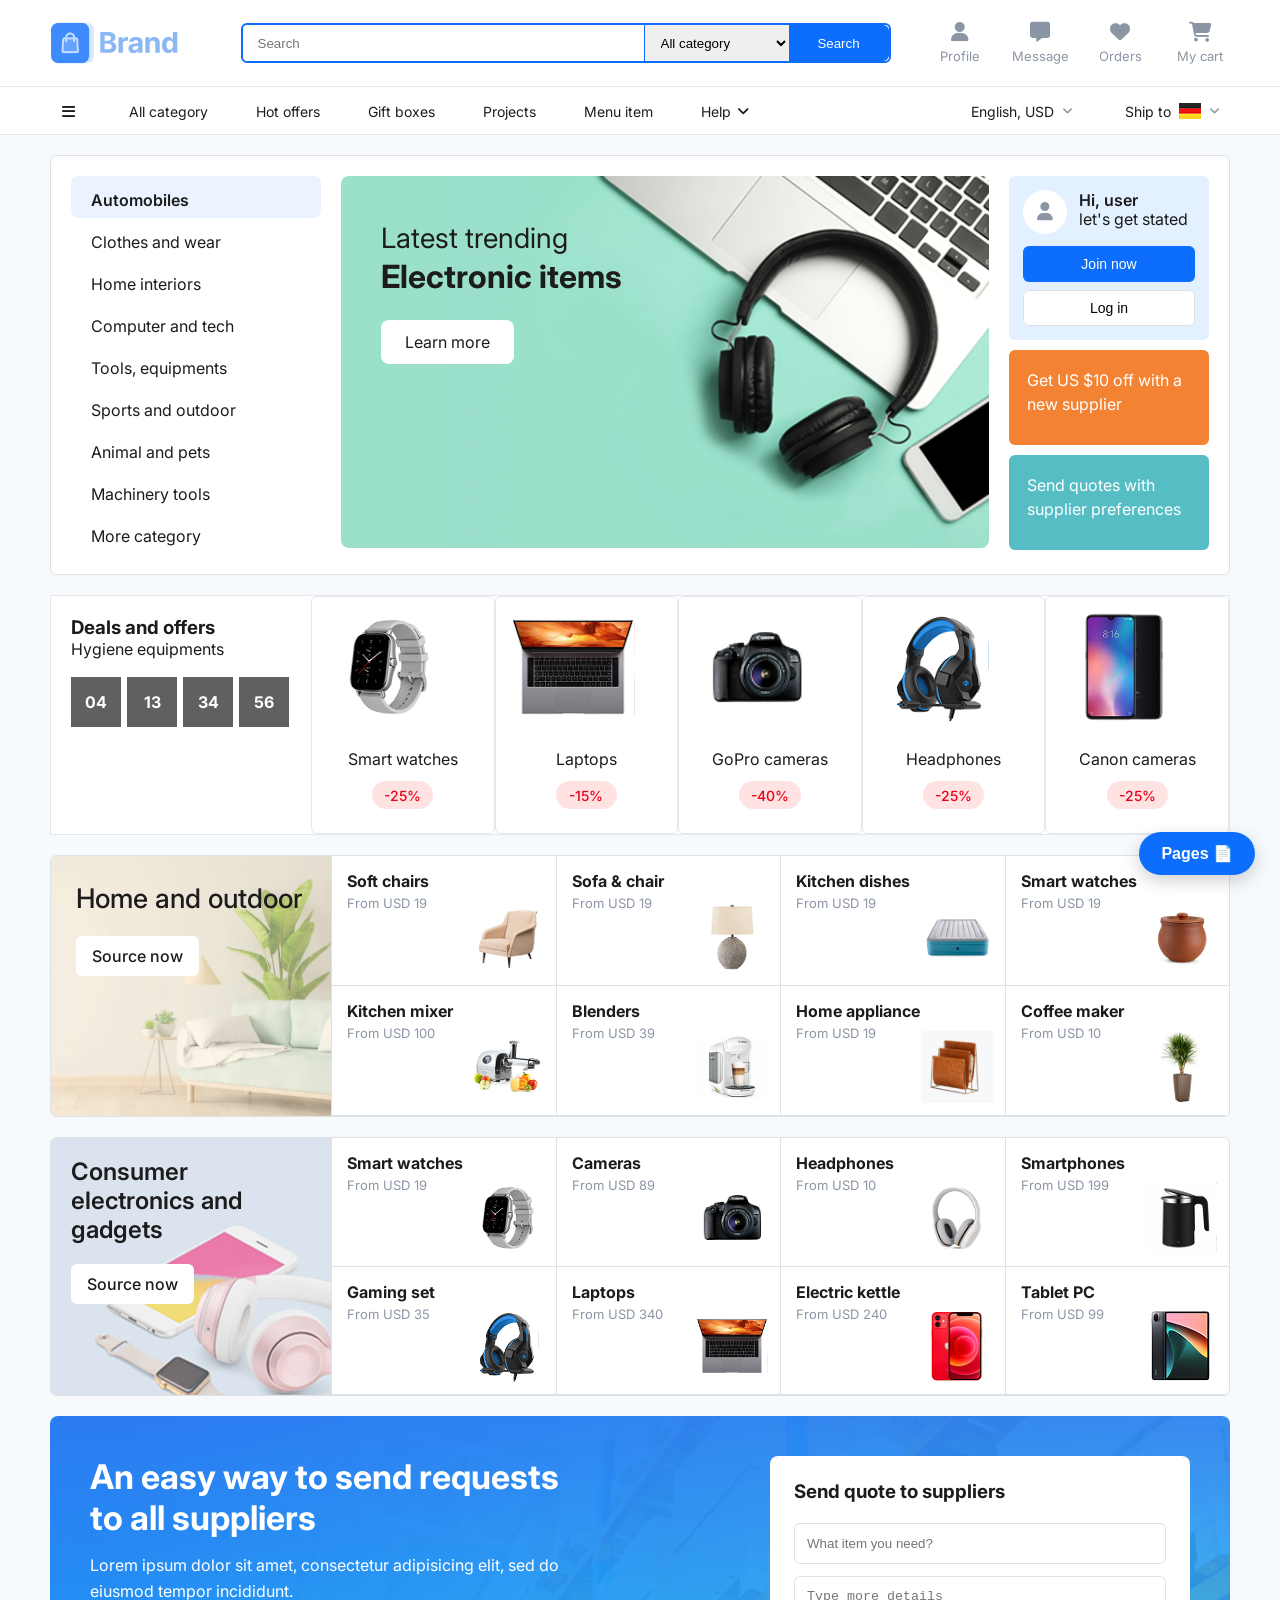
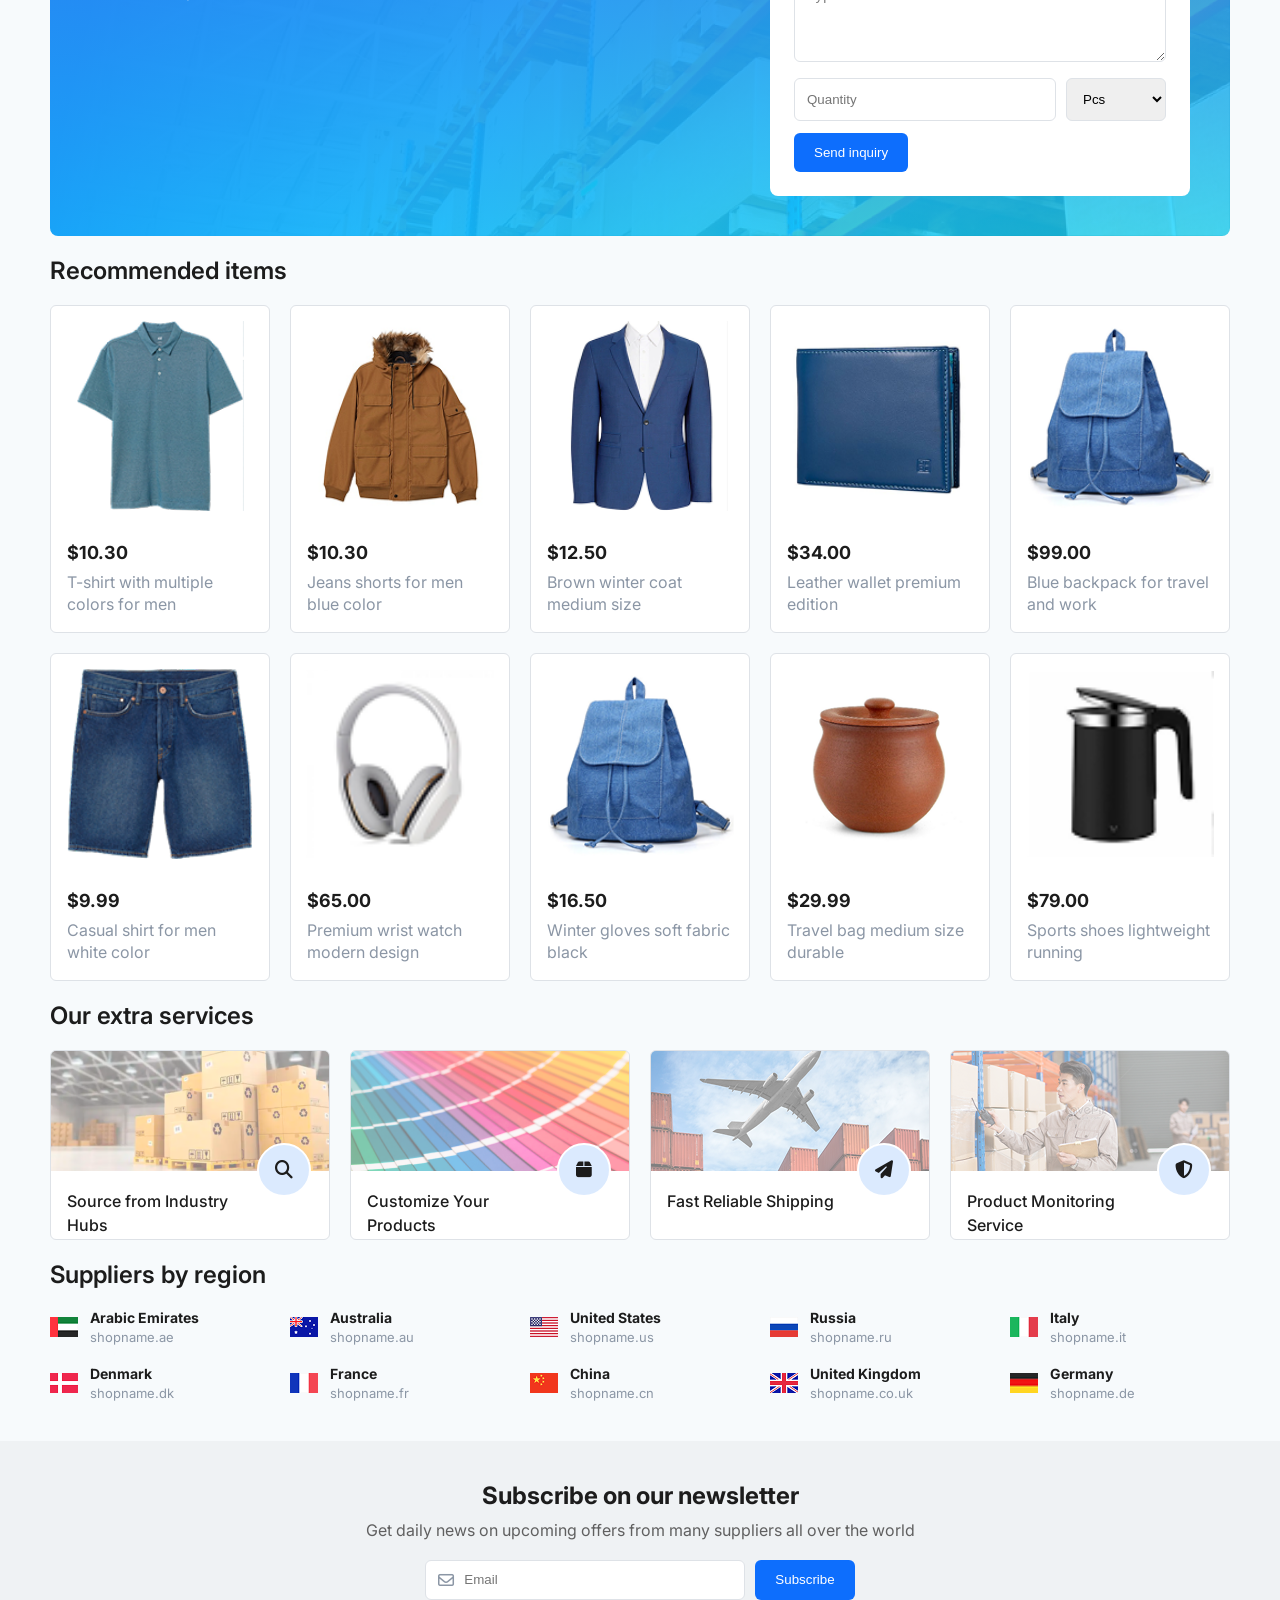
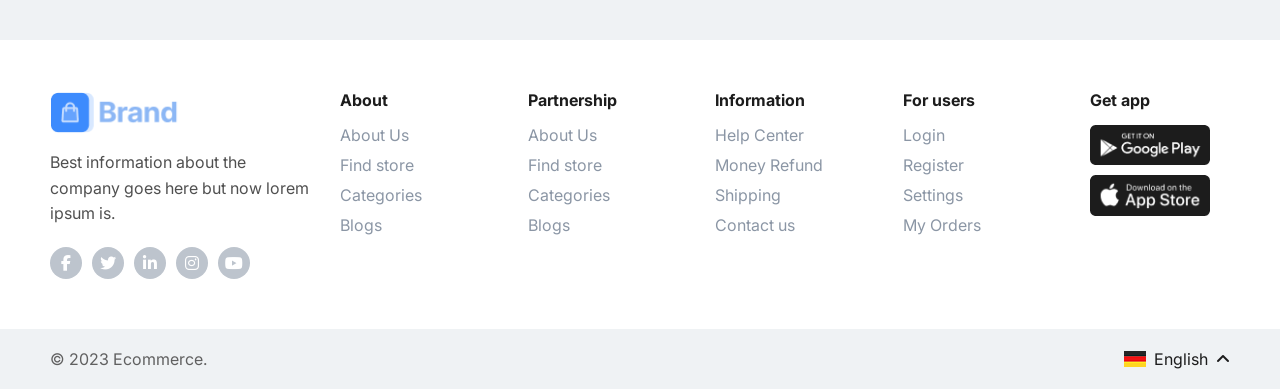
==== index.html @ 2dff64a7 "Add files via upload" ====
<!DOCTYPE html>
<html lang="en">

<head>
<meta charset="UTF-8">
<meta name="viewport" content="width=device-width, initial-scale=1.0">

<title>Brand - Home</title>
<link rel="stylesheet" href="css/styles.css">
<link rel="stylesheet"
href="https://cdnjs.cloudflare.com/ajax/libs/font-awesome/6.5.1/css/all.min.css">
<link href="https://fonts.googleapis.com/css2?family=Inter:wght@300;400;500;600;700&display=swap" rel="stylesheet">
<link rel="stylesheet"
href="https://cdnjs.cloudflare.com/ajax/libs/font-awesome/6.5.1/css/all.min.css">

</head>
<body>
<!-- HEADER -->
<header class="header">
    <div class="container header-top">
        <a href="index.html" class="logo">
          <img src="assets/images/logo-colored.png" alt="Brand">
        </a>
        <form class="search-box">
            <input type="text" placeholder="Search">
            <select>
                <option>All category</option>
            </select>
            <button type="submit">Search</button>
        </form>
        <div class="header-icons">
            <a href="#" class="icon-item">
                <i class="fa-solid fa-user"></i>
                <span>Profile</span>
            </a>
            <a href="#" class="icon-item">
                <i class="fa-solid fa-message"></i>
                <span>Message</span>
            </a>
            <a href="#" class="icon-item">
                <i class="fa-solid fa-heart"></i>
                <span>Orders</span>
            </a>
            <a href="category-listing.html" class="icon-item">
                <i class="fa-solid fa-cart-shopping"></i>
                <span>My cart</span>
            </a>
        </div>
    </div>
</header>
<!-- NAVBAR -->
<nav class="navbar">
    <div class="container nav-wrapper">
        <div class="nav-left">
           <a id="menuBtn" class="nav-menu-btn">
            <i class="fa-solid fa-bars"></i> </a>
            <a href="listing-grid.html" class="menu-toggle">
                All category
            </a>
            <a href="#">Hot offers</a>
            <a href="#">Gift boxes</a>
            <a href="#">Projects</a>
            <a href="#">Menu item</a>
            <a href="#">
                Help
                <i class="fa-solid fa-angle-down"></i>
            </a>
        </div>
        <div class="nav-right">
            <div class="language-box">
                English, USD
                <i class="fa-solid fa-angle-down"></i>
            </div>
            <div class="ship-country">
                Ship to
                <img src="assets/images/DE@2x.png" alt="">
                <i class="fa-solid fa-angle-down"></i>
            </div>
        </div>
    </div>
</nav>
<div class="pages-menu">
    <button id="pagesBtn" class="pages-btn">
         Pages 📄
    </button>
    <div id="pagesDropdown" class="pages-dropdown">
        <a href="index.html">🏠 Home</a>
        <a href="listing-list.html">📋 Listing List</a>
        <a href="listing-grid.html">🔲 Listing Grid</a>
        <a href="details.html">📦 Product Details</a>
        <a href="category-listing.html">🛒 Cart Page</a>
    </div>
</div>
<div id="overlay" class="overlay"></div>
<aside id="sidebar" class="sidebar">
    <div class="sidebar-header">
        <div class="user-box">
            <img src="assets/images/avater.PNG" alt="">
            <p>Sign in | Register</p>
        </div>
        <button id="closeBtn" class="close-btn">
            <i class="fa-solid fa-xmark"></i>
        </button>
    </div>
    <nav class="sidebar-menu">
        <a href="index.html">
            <i class="fa-solid fa-house"></i>
            Home
        </a>
        <a href="listing-list.html">
            <i class="fa-solid fa-list"></i>
            Categories
        </a>
        <a href="#">
            <i class="fa-regular fa-heart"></i>
            Favorites
        </a>
        <a href="#">
            <i class="fa-regular fa-credit-card"></i>
            My orders
        </a>
        <hr>
        <a href="#">
            <i class="fa-solid fa-globe"></i>
            English | USD
        </a>
        <a href="#">
            <i class="fa-solid fa-headset"></i>
            Contact us
        </a>
        <a href="#">
            <i class="fa-solid fa-building"></i>
            About
        </a>
        <hr>
        <a href="#" class="bottom-link">User agreement</a>
        <a href="#" class="bottom-link">Partnership</a>
        <a href="#" class="bottom-link">Privacy policy</a>
    </nav>
</aside>
<!-- HERO SECTION -->
<section class="container">
    <div class="hero-section">
        <!-- LEFT MENU -->
        <div class="hero-categories">
            <a href="#" class="active">Automobiles</a>
            <a href="#">Clothes and wear</a>
            <a href="#">Home interiors</a>
            <a href="#">Computer and tech</a>
            <a href="#">Tools, equipments</a>
            <a href="#">Sports and outdoor</a>
            <a href="#">Animal and pets</a>
            <a href="#">Machinery tools</a>
            <a href="#">More category</a>
        </div>
        <!-- CENTER BANNER -->
        <div class="hero-banner">
            <div class="hero-content">
                <h3>Latest trending</h3>
                <h1>Electronic items</h1>
                <a href="#" class="learn-btn">
                    Learn more
                </a>
            </div>
        </div>
        <!-- RIGHT SIDE -->
        <div class="hero-sidebar">
            <div class="user-box">
                <div class="user-top">
                    <i class="fa-solid fa-user"></i>
                    <div class="user-info">
                        <h4>Hi, user</h4>
                        <p>let's get stated</p>
                    </div>
                </div>
                <button class="join-btn">
                    Join now
                </button>
                <button class="login-btn">
                    Log in
                </button>
            </div>
            <div class="offer-box">
                Get US $10 off with a new supplier
            </div>
            <div class="quote-box">
                Send quotes with supplier preferences
            </div>
        </div>
    </div>
</section>
<!-- DEALS SECTION -->
<section class="container">
    <div class="deals">
        <!-- LEFT -->
        <div class="deal-title">
            <h3>Deals and offers</h3>
            <p>Hygiene equipments</p>
            <div class="timer">
                <div>
                    <strong>04</strong>
                </div>
                <div>
                    <strong>13</strong>
                </div>
                <div>
                    <strong>34</strong>
                </div>
                <div>
                    <strong>56</strong>
                </div>
            </div>
        </div>

        <!-- PRODUCTS -->
<div class="deal-products">

    <div class="product-card">
        <img src="assets/images/08.png" alt="Smart Watch">

        <div class="card-body deal-card-body">
            <h4>Smart watches</h4>
            <span class="discount">-25%</span>
        </div>
    </div>

    <div class="product-card">
        <img src="assets/images/image 34.png" alt="Laptop">

        <div class="card-body deal-card-body">
            <h4>Laptops</h4>
            <span class="discount">-15%</span>
        </div>
    </div>

    <div class="product-card">
        <img src="assets/images/06.png" alt="Camera">

        <div class="card-body deal-card-body">
            <h4>GoPro cameras</h4>
            <span class="discount">-40%</span>
        </div>
    </div>

    <div class="product-card">
        <img src="assets/images/image 29.png" alt="Headphones">

        <div class="card-body deal-card-body">
            <h4>Headphones</h4>
            <span class="discount">-25%</span>
        </div>
    </div>

    <div class="product-card">
        <img src="assets/images/image 23.png" alt="Phone">

        <div class="card-body deal-card-body">
            <h4>Canon cameras</h4>
            <span class="discount">-25%</span>
        </div>
    </div>
</div>
</section>
<!-- HOME & OUTDOOR -->
<section class="container section-block">
    <div class="category-showcase">
        <div class="showcase-banner home-banner">
            <div class="showcase-content">
                <h2>
                    Home and outdoor
                </h2>
                <a href="#" class="source-btn">
                    Source now
                </a>
            </div>
        </div>
        <div class="showcase-products">
            <div class="showcase-item">
                <h4>Soft chairs</h4>
                <p>From USD 19</p>
                <img src="assets/images/1.png" alt="">
            </div>
            <div class="showcase-item">
                <h4>Sofa & chair</h4>
                <p>From USD 19</p>
                <img src="assets/images/6.png" alt="">
            </div>
            <div class="showcase-item">
                <h4>Kitchen dishes</h4>
                <p>From USD 19</p>
                <img src="assets/images/image 93.png" alt="">
            </div>
            <div class="showcase-item">
                <h4>Smart watches</h4>
                <p>From USD 19</p>
                <img src="assets/images/3.png" alt="">
            </div>
            <div class="showcase-item">
                <h4>Kitchen mixer</h4>
                <p>From USD 100</p>
                <img src="assets/images/9.png" alt="">
            </div>
            <div class="showcase-item">
                <h4>Blenders</h4>
                <p>From USD 39</p>
                <img src="assets/images/8.png" alt="">
            </div>
            <div class="showcase-item">
                <h4>Home appliance</h4>
                <p>From USD 19</p>
                <img src="assets/images/7.png" alt="">
            </div>
            <div class="showcase-item">
                <h4>Coffee maker</h4>
                <p>From USD 10</p>
                <img src="assets/images/image 89.png" alt="">
            </div>
        </div>
    </div>
</section>
<!-- CONSUMER ELECTRONICS -->
<section class="container section-block">
    <div class="category-showcase electronics-showcase">
        <div class="showcase-banner electronics-banner">
    <h3>Consumer electronics and gadgets</h3>
    <a href="#" class="source-btn">Source now</a>
</div>
        <div class="showcase-products">
    <div class="showcase-item">
        <h4>Smart watches</h4>
        <p>From USD 19</p>
        <img src="assets/images/08.png" alt="">
    </div>
    <div class="showcase-item">
        <h4>Cameras</h4>
        <p>From USD 89</p>
        <img src="assets/images/06.png" alt="">
    </div>
    <div class="showcase-item">
        <h4>Headphones</h4>
        <p>From USD 10</p>
        <img src="assets/images/image 86.png" alt="">
    </div>
    <div class="showcase-item">
        <h4>Smartphones</h4>
        <p>From USD 199</p>
        <img src="assets/images/image 85.png" alt="">
    </div>
    <div class="showcase-item">
        <h4>Gaming set</h4>
        <p>From USD 35</p>
        <img src="assets/images/image 29.png" alt="">
    </div>
    <div class="showcase-item">
        <h4>Laptops</h4>
        <p>From USD 340</p>
        <img src="assets/images/image 34.png" alt="">
    </div>
    <div class="showcase-item">
        <h4>Electric kettle</h4>
        <p>From USD 240</p>
        <img src="assets/images/image 33.png" alt="">
    </div>
    <div class="showcase-item">
        <h4>Tablet PC</h4>
        <p>From USD 99</p>
        <img src="assets/images/image 32.png" alt="">
    </div>
        </div>
    </div>
</section>
<!-- =========================SUPPLIER INQUIRY BANNER========================= -->
<section class="container section-block">
    <div class="supplier-banner">
        <div class="supplier-left">
            <h2>
                An easy way to send requests to all suppliers
            </h2>
            <p>
                Lorem ipsum dolor sit amet, consectetur adipisicing elit,
                sed do eiusmod tempor incididunt.
            </p>
        </div>
        <div class="supplier-form">
            <h3>Send quote to suppliers</h3>
            <form>
                <input
                    type="text"
                    placeholder="What item you need?" >
                <textarea
                    rows="4"
                    placeholder="Type more details"
                ></textarea>
                <div class="form-row">
                    <input
                        type="number"
                        placeholder="Quantity"  >
                    <select>
                        <option>Pcs</option>
                    </select>
                </div>
                <button type="submit">
                    Send inquiry
                </button>
            </form>
        </div>
    </div>
</section>
<!-- =========================RECOMMENDED ITEMS========================= -->
<section class="container section-block">
    <h2 class="section-title">
        Recommended items
    </h2>
    <div class="recommended-grid">
        <!-- Row 1 -->
        <div class="recommended-card">
            <img src="assets/images/Bitmap.png" alt="">
            <div class="recommended-body">
                <h3>$10.30</h3>
                <p>T-shirt with multiple colors for men</p>
            </div>
        </div>
        <div class="recommended-card">
            <img src="assets/images/2 1.png" alt="">
            <div class="recommended-body">
                <h3>$10.30</h3>
                <p>Jeans shorts for men blue color</p>
            </div>
        </div>
        <div class="recommended-card">
            <img src="assets/images/image 30.png" alt="">
            <div class="recommended-body">
                <h3>$12.50</h3>
                <p>Brown winter coat medium size</p>
            </div>
        </div>
        <div class="recommended-card">
            <img src="assets/images/image 24.png" alt="">
            <div class="recommended-body">
                <h3>$34.00</h3>
                <p>Leather wallet premium edition</p>
            </div>
        </div>
        <div class="recommended-card">
            <img src="assets/images/image 26.png" alt="">
            <div class="recommended-body">
                <h3>$99.00</h3>
                <p>Blue backpack for travel and work</p>
            </div>
        </div>
        <!-- Row 2 -->
        <div class="recommended-card">
            <img src="assets/images/Bitmap (2).png" alt="">
            <div class="recommended-body">
                <h3>$9.99</h3>
                <p>Casual shirt for men white color</p>
            </div>
        </div>
        <div class="recommended-card">
            <img src="assets/images/image 86.png" alt="">
            <div class="recommended-body">
                <h3>$65.00</h3>
                <p>Premium wrist watch modern design</p>
            </div>
        </div>
        <div class="recommended-card">
            <img src="assets/images/image 26.png" alt="">
            <div class="recommended-body">
                <h3>$16.50</h3>
                <p>Winter gloves soft fabric black</p>
            </div>
        </div>
        <div class="recommended-card">
            <img src="assets/images/image 90.png" alt="">
            <div class="recommended-body">
                <h3>$29.99</h3>
                <p>Travel bag medium size durable</p>
            </div>
        </div>
        <div class="recommended-card">
            <img src="assets/images/image 85.png" alt="">
            <div class="recommended-body">
                <h3>$79.00</h3>
                <p>Sports shoes lightweight running</p>
            </div>
        </div>
    </div>
</section>
<!-- ========================= EXTRA SERVICES ========================= -->
 <section class="container section-block">
    <h2 class="section-title">
        Our extra services
    </h2>
<div class="services-grid">
    <div class="service-card">
    <img src="assets/images/Mask group.png" alt="">
    <div class="service-icon">
        <i class="fa-solid fa-magnifying-glass"></i>
    </div>
    <div class="service-content">
        <h4>Source from Industry Hubs</h4>
    </div>
</div>
<div class="service-card">
    <img src="assets/images/Mask group (1).png" alt="">
    <div class="service-icon">
        <i class="fa-solid fa-box"></i>
    </div>
    <div class="service-content">
        <h4>Customize Your Products</h4>
    </div>
</div>
<div class="service-card">
    <img src="assets/images/image 106.png" alt="">
    <div class="service-icon">
        <i class="fa-solid fa-paper-plane"></i>
    </div>
    <div class="service-content">
        <h4>Fast Reliable Shipping</h4>
    </div>
</div>
<div class="service-card">
    <img src="assets/images/image 107.png" alt="">
    <div class="service-icon">
        <i class="fa-solid fa-shield-halved"></i>
    </div>
    <div class="service-content">
        <h4>Product Monitoring Service</h4>
    </div>
</div>
</div>
</section>
<!-- =========================SUPPLIERS BY REGION========================= -->
<section class="container section-block">
    <h2 class="section-title">
        Suppliers by region
    </h2>
    <div class="suppliers-grid">
        <div class="supplier-country">
            <img src="assets/images/AE@2x.png" alt="">
            <div>
                <h4>Arabic Emirates</h4>
                <p>shopname.ae</p>
            </div>
        </div>
        <div class="supplier-country">
            <img src="assets/images/icon.png" alt="">
            <div>
                <h4>Australia</h4>
                <p>shopname.au</p>
            </div>
        </div>
        <div class="supplier-country">
            <img src="assets/images/US@2x.png" alt="">
            <div>
                <h4>United States</h4>
                <p>shopname.us</p>
            </div>
        </div>
        <div class="supplier-country">
            <img src="assets/images/RU@2x.png" alt="">
            <div>
                <h4>Russia</h4>
                <p>shopname.ru</p>
            </div>
        </div>
        <div class="supplier-country">
            <img src="assets/images/IT@2x.png" alt="">
            <div>
                <h4>Italy</h4>
                <p>shopname.it</p>
            </div>
        </div>
        <div class="supplier-country">
            <img src="assets/images/DK@2x.png" alt="">
            <div>
                <h4>Denmark</h4>
                <p>shopname.dk</p>
            </div>
        </div>
        <div class="supplier-country">
            <img src="assets/images/FR@2x.png" alt="">
            <div>
                <h4>France</h4>
                <p>shopname.fr</p>
            </div>
        </div>
        <div class="supplier-country">
            <img src="assets/images/CN@2x.png" alt="">
            <div>
                <h4>China</h4>
                <p>shopname.cn</p>
            </div>
        </div>
        <div class="supplier-country">
            <img src="assets/images/GB@2x.png" alt="">
            <div>
                <h4>United Kingdom</h4>
                <p>shopname.co.uk</p>
            </div>
        </div>
        <div class="supplier-country">
            <img src="assets/images/DE@2x.png" alt="">
            <div>
                <h4>Germany</h4>
                <p>shopname.de</p>
            </div>
        </div>
    </div>
</section>
<!-- =========================NEWSLETTER========================= -->
<section class="newsletter">
    <div class="container">
        <h2>
            Subscribe on our newsletter
        </h2>
        <p>
            Get daily news on upcoming offers from many suppliers all over the world
        </p>
        <form class="newsletter-form">
            <div class="newsletter-input">
                <i class="fa-regular fa-envelope"></i>
                <input
                    type="email"
                    placeholder="Email"
                >
            </div>
            <button type="submit">
                Subscribe
            </button>
        </form>
    </div>
</section>
<!-- =========================FOOTER========================= -->
<footer class="footer">
    <div class="container footer-grid">
        <!-- COLUMN 1 -->
        <div class="footer-brand">
            <img
                src="assets/images/logo-colored.png"
                alt="Brand"
            >
            <p>
                Best information about the company goes here but now
                lorem ipsum is.
            </p>
            <div class="social-icons">
                <a href="#">
                    <i class="fa-brands fa-facebook-f"></i>
                </a>
                <a href="#">
                    <i class="fa-brands fa-twitter"></i>
                </a>
                <a href="#">
                    <i class="fa-brands fa-linkedin-in"></i>
                </a>
                <a href="#">
                    <i class="fa-brands fa-instagram"></i>
                </a>
                <a href="#">
                    <i class="fa-brands fa-youtube"></i>
                </a>
            </div>
        </div>
        <!-- COLUMN 2 -->
        <div>
            <h4>About</h4>
            <ul>
                <li><a href="#">About Us</a></li>
                <li><a href="#">Find store</a></li>
                <li><a href="#">Categories</a></li>
                <li><a href="#">Blogs</a></li>

            </ul>
        </div>
        <!-- COLUMN 3 -->
        <div>
            <h4>Partnership</h4>
            <ul>
                <li><a href="#">About Us</a></li>
                <li><a href="#">Find store</a></li>
                <li><a href="#">Categories</a></li>
                <li><a href="#">Blogs</a></li>
            </ul>
        </div>
        <!-- COLUMN 4 -->
        <div>
            <h4>Information</h4>
            <ul>
                <li><a href="#">Help Center</a></li>
                <li><a href="#">Money Refund</a></li>
                <li><a href="#">Shipping</a></li>
                <li><a href="#">Contact us</a></li>
            </ul>
        </div>
        <!-- COLUMN 5 -->
        <div>
            <h4>For users</h4>
            <ul>
                <li><a href="#">Login</a></li>
                <li><a href="#">Register</a></li>
                <li><a href="#">Settings</a></li>
                <li><a href="#">My Orders</a></li>
            </ul>
        </div>
        <!-- COLUMN 6 -->
        <div>
            <h4>Get app</h4>
            <div class="app-buttons">
                <img
                    src="assets/images/Group.png"
                    alt="App Store"
                >
                <img
                    src="assets/images/market-button.png"
                    alt="Google Play"
                >
            </div>
        </div>
    </div>
</footer>

<!-- =========================FOOTER BOTTOM ========================= -->
<div class="footer-bottom">
    <div class="container footer-bottom-wrapper">
        <p>
            © 2023 Ecommerce.
        </p>
        <div class="footer-language">
            <img
                src="assets/images/DE@2x.png"
                alt="Germany"
            >
            English
            <i class="fa-solid fa-angle-up"></i>
        </div>
    </div>
</div>
<script src="js/main.js"></script>
</body>
</html>
---- css/styles.css ----
/* ========================== GLOBAL STYLES========================== */

*{
    margin:0;
    padding:0;
    box-sizing:border-box;
}
body{
    font-family:'Inter',sans-serif;
    background:#F7FAFC;
    color:#1c1c1c;
}

img{
    max-width:100%;
    display:block;
}

a{
    text-decoration:none;
    color:inherit;
}

ul{
    list-style:none;
}

button{
    cursor:pointer;
    border:none;
}
.container{
    width:100%;
    max-width:1180px;
    margin:0 auto;
    padding:0;
}

/* ========================== HEADER ========================== */

.header{
    background:#fff;
    border-bottom:1px solid #e5e7eb;
}
.header-top{
    height:86px;
    display:flex;
    align-items:center;
    justify-content:space-between;
}

.logo i{
    background:#4f8ef7;
    color:#fff;
    padding:12px;
    border-radius:8px;
}
.search-box{
    width:665px;
    height:40px;
    display:flex;
    border:2px solid #0D6EFD;
    border-radius:6px;
    overflow:hidden;
}

.search-box input{
    flex:1;
    border:none;
    padding:0 15px;
}

.search-box select{
    width:145px;
    border:none;
    border-left:1px solid #0D6EFD;
    padding:0 12px;
}
.search-box button{
    width:100px;

    background:#0D6EFD;
    color:#fff;
}

/* Header Icons */
/* Hover */
.icon-item:hover{
    background:#EAF3FF;
    box-shadow:0 4px 12px rgba(13,110,253,.15);
}

.icon-item:hover i{
    color:#0D6EFD;
    transform:translateY(-3px) scale(1.1);
}

.icon-item:hover span{
    color:#0D6EFD;
}

/* Click effect */
.icon-item:active{
    transform:scale(.95);
}
.header-icons{
    display:flex;
    align-items:center;
    gap:20px;
}

.icon-item{
    display:flex;
    flex-direction:column;
    align-items:center;
    justify-content:center;
    width:60px;              /* same width for all */
    text-decoration:none;
    color:#8B96A5;
    padding:6px 4px;
    transition:.3s;
}

.icon-item i{
    font-size:20px;
    margin-bottom:6px;
}

.icon-item span{
    font-size:13px;
    white-space:nowrap;  
}
/* ==========================NAVBAR========================== */
.navbar{
    height:48px;
    background:#fff;
    border-bottom:1px solid #e5e7eb;
}

.nav-wrapper{
    height:48px;
    display:flex;
    align-items:center;
    justify-content:space-between;
}

.nav-left .fa-bars{
    margin-right:6px;
    font-size:15px;
}
.nav-left{
    display:flex;
    gap:24px;
}

.nav-right{
    display:flex;
    gap:32px;
}

.nav-right select{
    border:none;
    background:none;
}

/* Navbar links */
.nav-left a{
    display:flex;
    align-items:center;
    gap:6px;
    color:#1C1C1C;
    text-decoration:none;
    padding:8px 12px;
    border-radius:6px;
    transition:all .3s ease;
}

.nav-left a:hover{
    color:#0D6EFD;
    background:#F5F7FA;
}

.nav-left a:hover i{
    transform:rotate(180deg);
    transition:.3s;
}
.language-box,
.ship-country{
    display:flex;
    align-items:center;
    gap:6px;
    padding:8px 10px;
    border-radius:6px;
    cursor:pointer;
    transition:.3s;
}

.language-box:hover,
.ship-country:hover{
    background:#F5F7FA;
    color:#0D6EFD;
}

.language-box:hover i,
.ship-country:hover i{
    transform:rotate(180deg);
    transition:.3s;
}

.ship-country img{
    transition:.3s;
}

.ship-country:hover img{
    transform:scale(1.1);
}
.nav-left a{
    position:relative;
}

.nav-left a::after{
    content:"";
    position:absolute;
    left:12px;
    bottom:2px;
    width:0;
    height:2px;
    background:#0D6EFD;
    transition:.3s;
}

.nav-left a:hover::after{
    width:calc(100% - 24px);
}
/* ========================== HERO ========================== */
.hero-section{
    display:grid;
    grid-template-columns:250px 1fr 200px;
    gap:20px;
    background:#fff;
    border:1px solid #DEE2E7;
    border-radius:6px;
    padding:20px;
    margin:20px 0;
}
.header-top{
    height:86px;
    display:flex;
    align-items:center;
    justify-content:space-between;
}
.join-btn,
.source-btn,
.learn-more-btn{
    transition:.3s;
}
.join-btn:hover,
.source-btn:hover,
.learn-more-btn:hover{
    transform:translateY(-2px);
}
/* LEFT MENU */

.hero-categories{
    display:flex;
    flex-direction:column;
}
.hero-categories a{
    height:42px;
    padding:0 14px;
    display:flex;
    align-items:center;
    font-size:16px;
    font-weight:400;
    color:#1C1C1C;
    border-radius:6px;
    padding-left:18px;
}
.hero-banner img{
    width:100%;
    height:100%;
    object-fit:cover;
}
.hero-categories .active{
    background:#E5F1FF;
    font-weight:600;
}

/* CENTER BANNER */
.hero-categories a{
    display:block;
    padding:14px 20px;
    color:#1C1C1C;
    text-decoration:none;
    border-radius:8px;
    transition:all .3s ease;
}

.hero-categories a:hover{
    background:#EAF3FF;
    color:#0D6EFD;
    padding-left:28px;
}

.hero-categories a.active{
    background:#EAF3FF;
    font-weight:600;
}
.hero-banner{
    position:relative;
    height:372px;
    border-radius:6px;
    overflow:hidden;
    background:url("../assets/images/Banner-board-800x420 2.png")
    center center/cover no-repeat;
    background-position:center;
    background-size:cover;
}
.hero-content{
    position:absolute;
    left:40px;
    top:45px;
}
.hero-content h3{
    font-size:28px;
    font-weight:400;
    color:#1C1C1C;
    margin-bottom:4px;
}

.hero-content h1{
    font-size:32px;
    font-weight:700;
    line-height:1.15;
    margin-bottom:24px;
}

/* RIGHT SIDE */
.hero-banner{
    overflow:hidden;
    border-radius:8px;
    transition:all .4s ease;
}

.hero-banner:hover{
    transform:scale(1.01);
    box-shadow:0 12px 30px rgba(0,0,0,.15);
}
.learn-btn{
    display:inline-block;
    background:#fff;
    color:#1C1C1C;
    text-decoration:none;
    padding:12px 24px;
    border-radius:8px;
    transition:all .3s ease;
}

.learn-btn:hover{
    background:#0D6EFD;
    color:#fff;
    transform:translateY(-2px);
    box-shadow:0 8px 18px rgba(13,110,253,.3);
}
.hero-sidebar{
    width:200px;
    display:flex;
    flex-direction:column;
    gap:10px;
}

.user-box{
    background:#E3F0FF;
    border-radius:6px;
    padding:14px;
}

.user-top{
    display:flex;
    align-items:flex-start;
    gap:12px;
    margin-bottom:12px;
}

.user-top i{
    width:44px;
    height:44px;
    background:#fff;
    border-radius:50%;
    display:flex;
    align-items:center;
    justify-content:center;
    color:#8B96A5;
    font-size:18px;
}

.user-info h4{
    font-size:16px;
    font-weight:600;
    line-height:20px;
}

.user-info p{
    font-size:14px;
    line-height:18px;
    color:#505050;
}

.join-btn{
    width:100%;
    height:36px;
    background:#0D6EFD;
    color:#fff;
    border-radius:6px;
    font-size:14px;
    font-weight:500;
}

.login-btn{
    width:100%;
    height:36px;
    margin-top:8px;
    background:#fff;
    border-radius:6px;
    border:1px solid #DEE2E7;
    font-size:14px;
}
.offer-box{
    background:#F38332;
    border-radius:6px;
    color:#fff;
    padding:18px;
    height:95px;
    font-size:16px;
    line-height:24px;
    min-height:95px;
}

.quote-box{
    background:#55BDC3;
    border-radius:6px;
    color:#fff;
    padding:18px;
    height:95px;
    font-size:16px;
    line-height:24px;
    min-height:95px;
}
/* ==========================
CATEGORY SHOWCASE
========================== */
.section-block{
    margin-top:20px;
}

.category-showcase{
    background:#fff;
    border:1px solid #DEE2E7;
    border-radius:6px;

    display:grid;
    grid-template-columns:280px 1fr;

    overflow:hidden;
}

.showcase-banner{
    position:relative;
    min-height:260px;

    padding:25px;
}

.electronics-banner{
    background: url("../assets/images/image 98.png") center center/cover no-repeat;
    min-height: 257px;
    padding: 20px;
    position: relative;
}

.electronics-banner h3{
    max-width: 180px;
    font-size: 24px;
    font-weight: 600;
    line-height: 1.2;
    margin-bottom: 20px;
}

.source-btn{
    display:inline-block;
    background:#fff;
    color:#1c1c1c;
    padding:10px 16px;
    border-radius:6px;
    font-weight:500;
}

.home-banner{
    background:url("../assets/images/Group 969.png")
    center/cover no-repeat;
}
.showcase-content h2{
    font-size:27px;
    font-weight:500;
    line-height:1.3;
    margin-bottom:20px;
}
.showcase-products{
    display:grid;
    grid-template-columns:repeat(4,1fr);
}

.showcase-item{
    position:relative;
    min-height:127px;
    border-left:1px solid #DEE2E7;
    border-bottom:1px solid #DEE2E7;
    padding:15px;
}
.showcase-item h4{
    font-size:16px;
    margin-bottom:4px;
}

.showcase-item p{
    color:#8B96A5;
    font-size:13px;
}

.showcase-item img{
    width:72px;
    height:72px;
    object-fit:contain;
    position:absolute;
    right:12px;
    bottom:12px;
}

/* ==========================
SUPPLIER BANNER
========================== */
.supplier-banner{
    background:
        linear-gradient(
            rgba(44,124,241,.85),
            rgba(0,209,255,.45)
        ),
        url("../assets/images/Group 982.png");

    background-size:cover;
    background-position:center;
    min-height:420px;
    border-radius:8px;
    display:flex;
    justify-content:space-between;
    padding:40px;
}
.supplier-left{
    width:45%;
    color:#fff;
}

.supplier-left h2{
    font-size:34px;
    margin-bottom:15px;
}

.supplier-left p{
    font-size:16px;
    line-height:1.6;
}
.supplier-form{
    width:420px;
    background:#fff;
    padding:24px;
    border-radius:8px;
}
.supplier-form h3{
    margin-bottom:20px;
}
.supplier-form input,
.supplier-form textarea,
.supplier-form select{
    width:100%;
    border:1px solid #DEE2E7;
    padding:12px;
    border-radius:6px;
    margin-bottom:12px;
}

.form-row{
    display:flex;
    gap:10px;
}

.form-row input{
    flex:1;
}

.form-row select{
    width:100px;
}

.supplier-form button{
    background:#0D6EFD;
    color:#fff;

    padding:12px 20px;

    border-radius:6px;
}
/* ==========================RECOMMENDED ITEMS========================== */
.section-title{
    font-size:24px;
    font-weight:600;
    margin-bottom:20px;
}
.recommended-grid{
    display:grid;
    grid-template-columns:repeat(5,1fr);
    gap:20px;
}
.recommended-card{
    background:#fff;
    border:1px solid #DEE2E7;
    border-radius:6px;
    overflow:hidden;
    transition:.3s;
}
.recommend-card:hover{
    box-shadow:0 6px 20px rgba(0,0,0,.08);
}
.recommended-card img{
    width:100%;
    height:220px;
    object-fit:contain;
    padding:15px;
}
.recommended-body{
    padding:15px;
}
.recommended-body h3{
    font-size:18px;
    margin-bottom:8px;
}
.recommended-body p{
    color:#8B96A5;
    line-height:1.4;
}
/* ==========================EXTRA SERVICES========================== */
.service-card{
    background:#fff;
    border:1px solid #dee2e7;
    border-radius:6px;
    overflow:hidden;
    height:190px; /* instead of 200px */
    position:relative;
    transition:.3s;
}
.service-card:hover{
    transform:translateY(-4px);
    box-shadow:0 6px 20px rgba(0,0,0,.08);
}
.extra-services{
    margin-top:30px;
}

.extra-services h2{
    font-size:24px;
    font-weight:600;
    margin-bottom:20px;
}

.services-grid{
    display:grid;
    grid-template-columns:repeat(4,1fr);
    gap:20px;
}
.service-card img{
    width:100%;
    height:120px;
    object-fit:cover;
    opacity:1;
    filter:none;
}
.service-content{
    padding:18px 16px;
}

.service-content h4{
    font-size:16px;
    font-weight:500;
    line-height:24px;
    color:#1c1c1c;
    max-width:170px;
}
.service-icon{
    position:absolute;
    right:18px;
    top:92px;
    width:54px;
    height:54px;
    border-radius:50%;
    background:#dbeafe;
    border:2px solid #ffffff;
    display:flex;
    align-items:center;
    justify-content:center;
}

.service-icon i{
    font-size:18px;
    color:#1c1c1c;
}

/* ==========================SUPPLIERS========================== */

.suppliers-grid{
    display:grid;
    grid-template-columns:repeat(5,1fr);
    gap:20px;
}

.supplier-country{
    display:flex;
    align-items:center;
    gap:12px;
}

.supplier-country img{
    width:28px;
    height:20px;
    object-fit:cover;
}

.supplier-country h4{
    font-size:14px;
    margin-bottom:3px;
}

.supplier-country p{
    font-size:13px;
    color:#8B96A5;
}

/* Recommended Card */
.recommended-card{
    background:#fff;
    border:1px solid #DEE2E7;
    border-radius:6px;
    overflow:hidden;
    cursor:pointer;
    transition:all .35s ease;
}

/* Product Image */
.recommended-card img{
    width:100%;
    height:220px;
    object-fit:contain;
    transition:transform .35s ease;
}

/* Card Body */
.recommended-body{
    padding:16px;
}

.recommended-body h3{
    transition:color .35s ease;
}

.recommended-body p{
    transition:color .35s ease;
}

/* Hover Effect */
.recommended-card:hover{
    transform:translateY(-8px);
    box-shadow:0 12px 25px rgba(0,0,0,.12);
    border-color:#0D6EFD;
}

.recommended-card:hover img{
    transform:scale(1.08);
}

.recommended-card:hover h3{
    color:#0D6EFD;
}

.recommended-card:hover p{
    color:#505050;
}
/* ==========================
   SECTION TITLE
========================== */

section{
    margin-top:25px;
}
section h2{
    margin-bottom:15px;
}
/* ========================== DEALS========================== */
.deals{
    height:240px;
    background:#fff;
    border:1px solid #e5e7eb;
    display:flex;
}
.deal-title{
    width:260px;
    padding:20px;
}
.timer{
    display:flex;
    gap:8px;
    margin-top:15px;
}
.timer div{
    background:#606060;
    color:#fff;
    width:50px;
    height:50px;
    display:flex;
    justify-content:center;
    align-items:center;
}
.deal-products{
    flex:1;
    display:grid;
    grid-template-columns:repeat(5,1fr);
}
.deal-item{
    text-align:center;
    border-left:1px solid #E0E0E0;
    display:flex;
    flex-direction:column;
    align-items:center;
    justify-content:flex-start;
    padding:10px;
    min-height:220px;
}
.deal-item img{
    width:120px;
    height:120px;
    object-fit:contain;
    margin-bottom:10px;
}
.deal-item h4{
    font-size:16px;
    font-weight:400;
    line-height:22px;
    margin-bottom:12px;
    color:#1C1C1C;
}
/* Product Card */
.showcase-item{
    position: relative;
    overflow: hidden;
    cursor: pointer;
    transition: all 0.35s ease;
}

/* Image */
.showcase-item img{
    transition: transform 0.35s ease;
}

/* Title */
.showcase-item h4{
    transition: color 0.35s ease;
}

/* Hover */
.showcase-item:hover{
    transform: translateY(-6px);
    box-shadow: 0 10px 20px rgba(0,0,0,0.12);
    z-index: 2;
}

.showcase-item:hover img{
    transform: scale(1.1);
}

.showcase-item:hover h4{
    color: #0D6EFD;
}
.source-btn{
    transition: all .3s ease;
}

.source-btn:hover{
    background:#0D6EFD;
    color:#fff;
    transform: translateY(-2px);
}
/* ==========================
   PRODUCT GRID
========================== */
.product-card{
    border-left:1px solid #DEE2E7;
    transition:all .3s ease;
}
.product-card:hover{
    transform:translateY(-8px);
    box-shadow:0 10px 30px rgba(0,0,0,.12);
    border-color:#0d6efd;
}
.products-grid,
.products-grid-page{
    display:grid;
    grid-template-columns:repeat(5,1fr);
    gap:20px;
}

.grid-product-card,
.product-card{
    background:#fff;
    border:1px solid #e5e7eb;
    border-radius:6px;
    overflow:hidden;
    position:relative;
}

.grid-product-card img,
.product-card img{
    width:100%;
    height:140px;
    object-fit:contain;
    padding:15px;
}

.card-body{
    padding:15px;
}

.price{
    font-size:24px;
    font-weight:700;
}

.old-price{
    color:#8b96a5;
    text-decoration:line-through;
}

.rating-line{
    color:#ff9017;
    margin:10px 0;
}

.wishlist-btn{
    position:absolute;
    right:15px;
    bottom:15px;
    width:40px;
    height:40px;
    border:1px solid #e5e7eb;
    background:#fff;
    border-radius:6px;
}


/* ==========================
   REGION
========================== */

.region-grid{
    display:grid;
    grid-template-columns:repeat(5,1fr);
    gap:20px;
}
/* ========================== NEWSLETTER ========================== */
.newsletter{
    background:#EFF2F4;
    padding:40px 0;
    text-align:center;
    margin-top:40px;
}
.newsletter h2{
    font-size:24px;
    margin-bottom:10px;
}
.newsletter p{
    color:#606060;
    margin-bottom:20px;
}
.newsletter-form{
    display:flex;
    justify-content:center;
    gap:10px;
}
.newsletter-input{
    width:320px;
    height:40px;
    background:#fff;
    border:1px solid #DEE2E7;
    border-radius:6px;
    display:flex;
    align-items:center;
    padding:0 12px;
}
.newsletter-input i{
    color:#8B96A5;
    margin-right:10px;
}
.newsletter-input input{
    width:100%;
    border:none;
    outline:none;
}
.newsletter-form button{
    height:40px;
    padding:0 20px;
    background:#0D6EFD;
    color:#fff;
    border-radius:6px;
}
/* ==========================FOOTER ========================== */
.footer{
    background:#fff;
    padding:50px 0;
}
.footer-grid{
    display:grid;
    grid-template-columns:
    260px
    1fr
    1fr
    1fr
    1fr
    140px;
    gap:30px;
}
.footer-brand img{
    width:150px;
    margin-bottom:15px;
}
.footer-brand p{
    color:#505050;
    line-height:1.6;
    margin-bottom:20px;
}
.footer-grid h4{
    margin-bottom:15px;
    font-size:16px;
}
.footer-grid ul li{
    margin-bottom:10px;
}
.footer-grid ul li a{
    color:#8B96A5;
}
.social-icons{
    display:flex;
    gap:10px;
}
.social-icons a{
    width:32px;
    height:32px;
    border-radius:50%;
    background:#BDC4CD;
    color:#fff;
    display:flex;
    align-items:center;
    justify-content:center;
}
.app-buttons{
    display:flex;
    flex-direction:column;
    gap:10px;
}
.app-buttons img{
    width:120px;
}
/* ========================== FOOTER BOTTOM ========================== */
.footer-bottom{
    background:#EFF2F4;
    padding:20px 0;
}
.footer-bottom-wrapper{
    display:flex;
    justify-content:space-between;
    align-items:center;
}
.footer-bottom p{
    color:#606060;
}
.footer-language{
    display:flex;
    align-items:center;
    gap:8px;
}
.footer-language img{
    width:22px;
}
/* ========================== CATEGORY LISTING========================== */
.category-layout{
    display:flex;
    gap:20px;
}
.category-menu li{
    padding:12px 15px;
    cursor:pointer;
    transition:.3s;
}
.category-menu li:hover{
    background:#e5f1ff;
    color:#1c1c1c;
}
.sidebar{
    width:260px;
}
.filter-box{
    background:#fff;
    border:1px solid #e5e7eb;
    padding:16px;
    margin-bottom:15px;
    border-radius:6px;
}
.filter-box h4{
    margin-bottom:15px;
}
.filter-box label{
    display:block;
    margin-bottom:10px;
}
.listing-content{
    flex:1;
}
.listing-toolbar{
    display:flex;
    justify-content:space-between;
    align-items:center;
    background:#fff;
    border:1px solid #e5e7eb;
    padding:15px;
    border-radius:6px;
    margin-bottom:15px;
}
.toolbar-right{
    display:flex;
    gap:10px;
    align-items:center;
}
/* ========================== FILTER TAGS ========================== */
.selected-filters{
    display:flex;
    flex-wrap:wrap;
    gap:10px;
    margin-bottom:20px;
}
.selected-filters span{
    background:#fff;
    border:1px solid #ddd;
    padding:8px 12px;
    border-radius:6px;
}
/* ========================== DETAILS PAGE ========================== */
.deal-products .product-card{
    text-align:center;
}
.deal-card-body{
    display:flex;
    flex-direction:column;
    align-items:center;
    padding:12px 10px 18px;
}
.deal-card-body h4{
    font-size:16px;
    font-weight:400;
    color:#1C1C1C;
    margin-bottom:12px;
}
.discount{
    display:flex;
    align-items:center;
    justify-content:center;
    min-width:61px;
    height:28px;
    padding:0 12px;
    background:#FFE3E3;
    color:#EB001B;
    border-radius:29px;
    font-size:14px;
    font-weight:500;
    margin:0 auto;
}
.details-wrapper{
    display:grid;
    grid-template-columns:350px 1fr 280px;
    gap:20px;
    background:#fff;
    border:1px solid #e5e7eb;
    padding:20px;
}

.product-gallery img{
    border:1px solid #e5e7eb;
}

.thumbnail-row{
    display:flex;
    gap:10px;
    margin-top:15px;
}

.thumbnail-row img{
    width:60px;
    height:60px;
}

.product-main h1{
    font-size:30px;
    margin:10px 0;
}

.price-table{
    background:#fff3e6;
    display:grid;
    grid-template-columns:repeat(3,1fr);
    margin:20px 0;
}

.price-table div{
    padding:15px;
    border-right:1px solid #ddd;
}

.supplier-card{
    border:1px solid #e5e7eb;
    padding:20px;
    border-radius:6px;
}

.supplier-card button{
    width:100%;
    padding:12px;
    margin-top:10px;
}

.inquiry-btn{
    background:#0d6efd;
    color:#fff;
}

.profile-btn{
    background:#fff;
    border:1px solid #ddd;
}
.search-box{
    max-width:650px;
}

.search-box input{
    border-radius:6px 0 0 6px;
}

.search-box button{
    border-radius:0 6px 6px 0;
}

.nav-left a{
    font-size:14px;
}

.icon-item{
    width:60px;
}
.logo{
    display:flex;
    align-items:center;
    gap:10px;
    text-decoration:none;
}

.logo img{
    height:46px;
}

.logo span{
    font-size:18px;
    font-weight:600;
    color:#6b8ef7;
}

.ship-country{
    display:flex;
    align-items:center;
    gap:8px;
    font-size:14px;
    cursor:pointer;
}

.ship-country img{
    width:22px;
    height:auto;
    display:block;
}

.ship-country i{
    font-size:12px;
    color:#8b96a5;
}

.language-box{
    display:flex;
    align-items:center;
    gap:8px;
    font-size:14px;
    cursor:pointer;
}

.language-box i{
    font-size:12px;
    color:#8b96a5;
}

.timer{
    display:flex;
    gap:6px;
    margin-top:18px;
}

.timer-box{
    width:45px;
    height:50px;
    background:#606060;
    border-radius:4px;
    color:#fff;
    display:flex;
    flex-direction:column;
    justify-content:center;
    align-items:center;
}

.timer-box strong{
    font-size:18px;
}

.timer-box span{
    font-size:12px;
}
/* ========================== LISTING PAGE========================== */

.breadcrumb-section{
    margin-top:20px;
}

.breadcrumb{
    display:flex;
    gap:10px;
    font-size:14px;
    color:#8b96a5;
}

.breadcrumb a{
    color:#8b96a5;
}

.listing-page{
    display:grid;
    grid-template-columns:240px calc(100% - 260px);
    gap:20px;
    margin-top:20px;
    align-items:start;
}
.filter-section a{
    transition:all .25s ease;
}
.filter-section a:hover{
    color:#0d6efd;
    padding-left:8px;
}
.filters-sidebar{
    background:#f7fafc;
}

.filter-group{
    border-bottom:1px solid #dee2e7;
    padding-bottom:20px;
    margin-bottom:20px;
}

.filter-title h4{
    font-size:16px;
    font-weight:600;
    margin-bottom:15px;
}

.filter-group ul{
    list-style:none;
}

.filter-group li{
    margin-bottom:12px;
    color:#505050;
}

.filter-group label{
    display:block;
    margin-bottom:12px;
    color:#505050;
}
button:hover,
.btn:hover{
    transform:translateY(-2px);
    box-shadow:0 5px 15px rgba(13,110,253,.3);
}
.see-all{
    color:#0d6efd;
    text-decoration:none;
    font-size:16px;
    font-weight:500;
    display:inline-block;
    margin-top:8px;
}

.see-all:hover{
    color:#0b5ed7;
    text-decoration:underline;
}

.listing-topbar{
    background:#fff;
    border:1px solid #dee2e7;
    border-radius:6px;
    padding:15px 20px;
    display:flex;
    justify-content:space-between;
    align-items:center;
}
.topbar-right{
    display:flex;
    align-items:center;
    gap:15px;
}
.topbar-right select{
    padding:8px 12px;
    border:1px solid #dee2e7;
    border-radius:6px;
}
.view-icons{
    display:flex;
}
.view-icons button{
    width:40px;
    height:40px;
    border:1px solid #dee2e7;
    background:#fff;
}

/* ========================== PRODUCT LIST CARDS========================== */
.list-product-card:hover{
    transform:translateY(-5px);
    box-shadow:0 10px 25px rgba(0,0,0,.12);
    border-color:#0d6efd;
}
.list-product-card:hover .product-image img{
    transform:scale(1.05);
}
#product-list{
    margin-top:20px;
    display:flex;
    flex-direction:column;
    gap:16px;
}
.list-product-card{
    background:#fff;
    border:1px solid #dee2e7;
    border-radius:6px;
    padding:20px;
    display:flex;
    align-items:flex-start;
    position:relative;
    transition:all .3s ease;
}
.product-card img{
    transition:transform .3s ease;
}
.product-card:hover img{
    transform:scale(1.08);
}
.product-image{
    width:180px;
    min-width:180px;
}
.product-image img{
    width:160px;
    height:160px;
    object-fit:contain;
    transition:transform .3s ease;
}
.product-info{
    flex:1;
}
.product-info h3{
    font-size:16px;
    font-weight:600;
    margin-bottom:10px;
}
.price-row{
    margin-bottom:10px;
}
.price{
    font-size:24px;
    font-weight:700;
    color:#1c1c1c;
}
.old-price{
    margin-left:8px;
    color:#8b96a5;
    text-decoration:line-through;
}
.rating-row{
    display:flex;
    align-items:center;
    gap:10px;
    margin-bottom:10px;
}
.stars{
    color:#ff9017;
}
.rating{
    color:#ff9017;
    font-weight:600;
}
.orders{
    color:#8b96a5;
}
.shipping{
    color:#00b517;
    font-weight:500;
}
.product-info p{
    color:#505050;
    font-size:14px;
    line-height:22px;
    max-width:650px;
    margin-bottom:10px;
}
.product-info a{
    color:#0d6efd;
    font-weight:500;
}
.wishlist-btn{
    position:absolute;
    right:20px;
    top:20px;
    width:40px;
    height:40px;
    border:1px solid #dee2e7;
    border-radius:6px;
    background:#fff;
    cursor:pointer;
}
.wishlist-btn i{
    color:#0d6efd;
}
.list-product-card:hover{
    box-shadow:0 4px 16px rgba(0,0,0,.08);
}
.wishlist-btn,
.favorite-btn{
    transition:.25s;
}
.wishlist-btn:hover,
.favorite-btn:hover{
    background:#0d6efd;
    color:#fff;
}
.wishlist-btn{
    transition:all .25s ease;
}
.wishlist-btn:hover{
    background:#0d6efd;
    color:#fff;
    transform:scale(1.1);
}
/* ==========================PAGINATION========================== */
.pagination-wrap{
    display:flex;
    justify-content:flex-end;
    align-items:center;
    gap:8px;
    margin-top:20px;
    margin-bottom:20px;
    padding-right:0;
    margin-right:175px;
}
.pagination-wrap select{
    height:40px;
    padding:0 12px;
    border:1px solid #dee2e7;
    border-radius:6px;
    background:#fff;
    cursor:pointer;
}
.pagination{
    display:flex;
}
.pagination button{
    width:40px;
    height:40px;
    border:1px solid #dee2e7;
    background:#fff;
    font-size:16px;
    cursor:pointer;
}
.pagination button.active{
    background:#eff2f4;
    font-weight:600;
}

.pagination button:hover{
    background:#f8f9fa;
}
.filter-section{
    padding:20px 0;
    border-top:1px solid #dee2e7;
}
.filter-header{
    display:flex;
    justify-content:space-between;
    align-items:center;
    margin-bottom:18px;
}
.filter-header h4{
    font-size:16px;
    font-weight:600;
}
.filter-section label{
    display:block;
    margin-bottom:14px;
    font-size:16px;
    color:#505050;
}
.price-slider{
    margin-bottom:20px;
}
.price-slider input{
    width:100%;
}
.price-inputs{
    display:flex;
    gap:10px;
    margin-bottom:12px;
}
.price-inputs div{
    flex:1;
}
.price-inputs label{
    display:block;
    margin-bottom:6px;
    font-size:14px;
}
.price-inputs input{
    width:100%;
    height:40px;
    border:1px solid #dee2e7;
    border-radius:6px;
    padding:0 10px;
}
.apply-btn{
    width:100%;
    height:40px;
    border:1px solid #dee2e7;
    background:#fff;
    color:#0d6efd;
    border-radius:6px;
    cursor:pointer;
}
.filter-section .fa-angle-up{
    color:#8b96a5;
}
.filter-section input[type="checkbox"],
.filter-section input[type="radio"]{
    margin-right:10px;
}
.filter-section label{
    line-height:1.4;
}
.rating-option{
    display:flex;
    align-items:center;
    gap:10px;
    margin-bottom:12px;
}
.filled{
    color:#FF9017;
    font-size:18px;
}
.empty{
    color:#D5D5D5;
    font-size:18px;
}

.grid-products {
    display: grid;
    grid-template-columns: repeat(3, minmax(0, 1fr));
    gap: 20px;
    margin-bottom: 30px; 
}
.grid-card{
    width:100%;
    min-width:0;
}
.grid-card{
    background:#fff;
    border:1px solid #DEE2E7;
    border-radius:6px;
    overflow:hidden;
    transition:.3s;
}
.grid-card:hover{
    transform:translateY(-8px);
    box-shadow:0 12px 30px rgba(0,0,0,.12);
}
.grid-img{
    height:240px;
    display:flex;
    justify-content:center;
    align-items:center;
    padding:20px;
    border-bottom:1px solid #EFF2F4;
}
.grid-img img{
    height: 100%;
    max-width:100%;
    max-height:190px;
    object-fit:contain;
}
.grid-body{
    padding:16px;
}
.grid-price-row{
    display:flex;
    align-items:center;
    justify-content:space-between;
    margin-bottom:8px;
}
.grid-price{
    font-size:20px;
    font-weight:600;
    color:#1C1C1C;
}
.grid-old-price{
    color:#8B96A5;
    text-decoration:line-through;
    margin-left:6px;
    font-size:14px;
}
.grid-fav{
    width:40px;
    height:40px;
    border:1px solid #DEE2E7;
    background:#fff;
    border-radius:6px;
    cursor:pointer;
    color:#0D6EFD;
}
.grid-fav:hover{
    background:#0D6EFD;
    color:#fff;
}
.grid-rating{
    display:flex;
    gap:8px;
    align-items:center;
    color:#FF9017;
    font-size:14px;
    margin-bottom:10px;
}
.stars{
    color:#FF9017;
}
.grid-body h4{
    font-size:16px;
    line-height:22px;
    color:#606060;
    font-weight:400;
}
.filters-sidebar{
    width:240px;
    flex-shrink:0;
}
.listing-content{
    width:100%;
}
/* --- ACTIVE FILTER CHIPS --- */
.active-filters-container {
  display: flex;
  flex-wrap: wrap;
  gap: 8px;
  align-items: center;
  padding: 12px 0 20px 0;
  width: 100%;
}
.filter-chip {
  display: inline-flex;
  align-items: center;
  gap: 8px;
  padding: 6px 12px;
  border: 1px solid #0d6efd;
  border-radius: 5px;
  background-color: #fff;
  color: #333333;
  font-size: 14px;
  font-family: sans-serif;
}
.clear-chip {
  color: #999999;
  cursor: pointer;
  font-size: 16px;
  line-height: 1;
}

.clear-chip:hover {
  color: #333;
}

.clear-all-btn {
  background: none;
  border: none;
  color: #0d6efd;
  font-size: 14px;
  cursor: pointer;
  padding: 6px 4px;
}

.clear-all-btn:hover {
  text-decoration: underline;
}

/* --- REMAINING SIDEBAR ACCORDIONS --- */
.sidebar-dropdown-group {
  border-top: 1px solid #e0e0e0;
  margin-top: 15px;
}

.filter-dropdown {
  border-bottom: 1px solid #e0e0e0;
  padding: 14px 0;
}

.dropdown-header {
  display: flex;
  justify-content: space-between;
  align-items: center;
  cursor: pointer;
  font-family: sans-serif;
  font-size: 16px;
  font-weight: 500;
  color: #1c1c1c;
}


/* Chevron Style matching Figma UI */
.chevron-icon::after {
  content: '';
  display: inline-block;
  width: 8px;
  height: 8px;
  border-right: 2px solid #8b96a5;
  border-bottom: 2px solid #8b96a5;
  transform: rotate(45deg); /* Points down */
  transition: transform 0.2s ease;
}


/* --- FIXES FOR THE BUGGED PIECES --- */

/* 1. Fix: Image too small compared to Figma */
.product-card .product-image-wrapper {
  display: flex;
  justify-content: center;
  align-items: center;
  height: 230px; /* Aligns with standard layout bounds */
  padding: 15px;
  background-color: #fff;
}

.product-card img {
  max-width: 85%;    /* Forces image to scale outward closer to card walls */
  max-height: 85%;   /* Prevents distortion while maximizing display area */
  object-fit: contain; 
  mix-blend-mode: multiply; /* Ensures clean white background blending */
}

/* 2. Fix: Layout separation issue at bottom pagination line */
.right-content-layout-grid {
  display: grid;
  grid-template-columns: repeat(3, minmax(0, 1fr));
  gap: 20px;
  margin-bottom: 30px; /* Creates clean spatial safety ahead of pagination */
}

/* Clear alignment containment wrapper for main content core */
.main-store-container {
  display: flex;
  gap: 24px;
  max-width: 1200px;
  margin: 0 auto;
  padding-bottom: 40px; /* Guarantees layout doesn't crash into footer container */
}
/* ==================== Details ==================== */
.details-page{
    margin-top:20px;
    margin-bottom:20px;
}
.product-details-card{
    background:#fff;
    border:1px solid #DEE2E7;
    border-radius:6px;
    padding:18px;
    display:grid;
    grid-template-columns:360px 1fr 280px;
    gap:30px;
}
.main-image{
    border:1px solid #DEE2E7;
    border-radius:6px;
    padding:20px;
    height:380px;
}
.main-image img{
    width:100%;
    height:100%;
    object-fit:contain;
}

.thumbnail-list{
    display:flex;
    gap:8px;
    margin-top:16px;
}
.active-thumb{
    border:1px solid #1b1a1a !important;
}
.thumbnail-list img{
    width:53px;
    height:53px;
    border:1px solid #DEE2E7;
    border-radius:6px;
    padding:4px;
    cursor:pointer;
}
.stock-status{
    display:flex;
    align-items:center;
    gap:6px;
    color:#00B517;
    font-size:16px;
    font-weight:400;
    margin-bottom:10px;
}
.stock-status i{
    color:#00B517;
    font-size:15px;
}
.product-info h2{
    font-size:22px;
    line-height:34px;
    font-weight:600;
    color:#1C1C1C;
}
.product-rating{
    display:flex;
    align-items:center;
    gap:10px;
    color:#8B96A5;
    font-size:16px;
    margin-bottom:20px;
}
.dot{
    color:#DEE2E7;
}
.score{
    color:#FF9017;
}
.stars{
    display:flex;
    gap:2px;
}
.stars i{
    color:#FF9017;
}

.last-star{
    color:#D4D4D4 !important;
}
.price-box div{
    padding:18px 20px;
    position:relative;
}
.price-box div:not(:last-child)::after{
    content:"";
    position:absolute;
    right:0;
    top:18px;
    height:44px;
    width:1px;
    background:#D9D9D9;
}
.price-box{
    display:grid;
    grid-template-columns:repeat(3,1fr);
    background:#FFF0DF;
    margin-bottom:20px;
}
.price-box strong{
    display:block;
    color:#FA3434;
    font-size:20px;
}
.price-box span{
    font-size:13px;
    color:#606060;
}
.spec-table div{
    display:grid;
    grid-template-columns:160px 1fr;
    padding:10px 0;
}
.spec-table div:nth-child(1),
.spec-table div:nth-child(4),
.spec-table div:nth-child(7){
    border-bottom:1px solid #E5E7EA;
}
.spec-table strong{
    font-weight:400;
    color:#505050;
}
.spec-table span{
    color:#8B96A5;
}
.supplier-card{
    border:1px solid #DEE2E7;
    border-radius:6px;
    padding:16px;
    height:fit-content;
    align-self:start;
    box-shadow:none;
}
.supplier-top{
    display:flex;
    gap:12px;
    margin-bottom:15px;
}
.supplier-wrapper{
    display:flex;
    flex-direction:column;
    align-items:center;
    padding-top: 10px;
}
.supplier-info img{
    width:20px;
    height:14px;
}
.save-link{
    margin-top:12px;
    color:#0D6EFD;
    font-size:16px;
}
.supplier-logo{
    width:48px;
    height:48px;
    background:#C6F3F1;
    display:flex;
    justify-content:center;
    align-items:center;
    border-radius:6px;
    font-size:24px;
    font-weight:700;
}
.supplier-info{
    margin:20px 0;
}
.supplier-info li{
    display:flex;
    align-items:center;
    gap:10px;
    margin-bottom:12px;
    color:#8B96A5;
}
.send-btn{
    width:100%;
    height:40px;
    background:#0D6EFD;
    color:#fff;
    border-radius:6px;
    margin-bottom:10px;
}
.profile-btn{
    width:100%;
    height:40px;
    background:#fff;
    border:1px solid #DEE2E7;
    border-radius:6px;
}
.save-link{
    display:block;
    text-align:center;
    margin-top:20px;
    color:#0D6EFD;
}
.description-card{
    background:#fff;
    border:1px solid #DEE2E7;
    border-radius:6px;
    min-height:620px;
}
.tabs{
    display:flex;
    border-bottom:1px solid #DEE2E7;
    background:#fff;
}
.tab{
    height:48px;
    padding:0 24px;
    border:none;
    background:none;
    color:#8B96A5;
    font-size:16px;
}
.tab.active{
    color:#0D6EFD;
    border-bottom:2px solid #0D6EFD;
}
.description-content{
    padding:20px;
}
.description-content p{
    max-width:820px;
    font-size:16px;
    line-height:24px;
    color:#505050;
    margin-bottom:20px;
}
.description-card,
.description-content{
    height: auto !important;
    min-height: unset !important;
}
.spec-table{
    width:100%;
    border-collapse:collapse;
    margin-top:20px;
}
.spec-table td{
    border:1px solid #E0E0E0;
    padding:10px 12px;
    font-size:14px;
}
.spec-table td:first-child{
    width:160px;
    background:#EFF2F4;
    color:#505050;
}
.feature-list{
    margin-top:20px;
    margin-bottom: 0;
}
.feature-list li{
    display:flex;
    align-items:center;
    gap:10px;
    color:#505050;
    font-size:16px;
    margin-bottom: 10px;
}
.feature-list i{
    color:#8B96A5;
    font-size:14px;
}
.you-may-like{
    width:280px;
    min-width:280px;
    background:#fff;
    border:1px solid #DEE2E7;
    border-radius:6px;
    padding:20px 16px;
    box-sizing:border-box;
}
.you-may-like{
    width:280px !important;
    flex:none;
}
.you-may-like h3{
    font-size:16px;
    font-weight:550;
    margin:0 0 20px;
    color:#1C1C1C;
}
.like-info h4{
    transition:.3s;
}
.like-item:hover .like-info h4{
    color:#0D6EFD;
}
.like-item{
    display:flex;
    align-items:center;
    gap:12px;
    padding:10px;
    border-radius:8px;
    transition:all .3s ease;
    cursor:pointer;
}
.like-thumb img{
    transition:.35s ease;
}
.like-price{
    transition:.3s;
}
.like-item:hover .like-price{
    color:#FF9017;
}
.like-item:hover .like-thumb img{
    transform:scale(1.08);
}
.like-item:hover{
    background:#F7FAFC;
    transform:translateX(6px);
}
.like-info{
    flex:1;
}

.like-info h4{
    font-size:16px;
    font-weight:400;
    line-height:1.25;
    color:#1C1C1C;
    margin:0 0 6px;
}

.like-price{
    font-size:16px;
    color:#8B96A5;
}

.like-thumb{
    width:60px;
    height:60px;
    flex-shrink:0;
    background:#F7F7F7;
    border:1px solid #E0E0E0;
    border-radius:6px;
    display:flex;
    align-items:center;
    justify-content:center;
}
.like-thumb img{
    width:65px;
    height:65px;
    object-fit:contain;
}
.description-card{
    background:#fff;
    border:1px solid #DEE2E7;
    border-radius:6px;
    overflow:hidden;
}
.related-products h3{
    font-size:24px;
    font-weight:600;
    line-height:32px;
    margin-bottom:20px;
}
.related-products{
    background:#fff;
    border:1px solid #DEE2E7;
    border-radius:6px;
    padding:20px;
    margin:20px auto 0;
}
.related-products h3{
    font-size:20px;
    font-weight:600;
    color:#1C1C1C;
    margin-bottom:20px;
}
.related-grid{
    display:grid;
    grid-template-columns:repeat(6, 1fr);
    gap:20px;
}
.related-card{
    width:100%;
}
.related-img{
    width:172px;
    height:172px;
    background:#EEEEEE;
    border-radius:6px;
    display:flex;
    justify-content:center;
    align-items:center;
}
.related-img img{
    width:120px;
    height:120px;
    object-fit:contain;
}
.related-card h4{
    font-size:16px;
    line-height:22px;
    font-weight:400;
    color:#505050;
    margin-bottom:6px;
}
.related-card p{
    font-size:16px;
    color:#8B96A5;
}
.related-card{
    transition:all .35s ease;
    cursor:pointer;
    border-radius:8px;
}
.related-card:hover{
    transform:translateY(-8px);
    box-shadow:0 10px 25px rgba(0,0,0,.12);
}
.related-img img{
    transition:.35s ease;
}
.related-card:hover .related-img img{
    transform:scale(1.08);
}
.related-card h4{
    transition:.3s;
}
.related-card:hover h4{
    color:#0D6EFD;
}
.related-card p{
    transition:.3s;
}
.related-card:hover p{
    color:#FF9017;
}
.related-card:hover .related-img{
    background:#F8FAFD;
}
.discount-banner{
    transition:.35s ease;
}
.discount-left h3{
    transition:.3s;
}
.discount-left p{
    transition:.3s;
}
.discount-banner button{
    transition:.3s;
    cursor:pointer;
}
.discount-banner button:hover{
    background:#7790b6;
    transform:scale(1.05);
    box-shadow:0 8px 20px rgba(13,110,253,.3);
}
.discount-banner:hover p{
    opacity:.9;
}
.discount-banner:hover h3{
    letter-spacing:.5px;
}
.discount-banner:hover{
    transform:translateY(-4px);
    box-shadow:0 12px 30px rgba(13,110,253,.18);
}
.discount-banner{
    margin-top:20px;
    margin-bottom:36px;
    width:100%;
    height:108px;
    border-radius:8px;
    overflow:hidden;
    display:flex;
    justify-content:space-between;
    align-items:center;
    padding:0 40px;
    background:linear-gradient(
        100deg,
        #237CFF 0%,
        #237CFF 60%,
        #005ADE 60%,
        #005ADE 100%
    );
}
.discount-left h3{
    color:#fff;
    font-size:24px;
    font-weight:600;
    margin-bottom:8px;
}
.discount-left p{
    color:#BCD1FF;
    font-size:16px;
}
.discount-banner button{
    width:110px;
    height:40px;
    background:#FF9017;
    color:#fff;
    border-radius:6px;
    font-size:16px;
}
.description-card,
.you-may-like{
    margin-top:0;
}
.product-info-section{
    display:grid;
    grid-template-columns: 1fr 280px; /* main content + sidebar */
    gap:20px;
    align-items:start;
}
   /* CART SECTION LAYOUT */
   /* Ensure the title sits on its own line */
.cart-header {
    display: block; /* Forces the title to start on a new line */
    width: 100%;    /* Ensures it takes up the full width */
    margin-top: 20px; /* Adjust spacing as needed */
    font-family: 'Inter', sans-serif;
    color: #1C1C1C;
}
.cart-section{
    display:grid;
    grid-template-columns: 1fr 280px;
    gap:20px;
    align-items:start;
}
/* ---- Cart items card ---- */
.cart-items-card{
    background:#fff;
    border:1px solid #DEE2E7;
    border-radius:6px;
    padding:20px 24px;
}
.cart-item{
    display:grid;
    grid-template-columns:105px 1fr 110px;
    gap:16px;
    align-items:start;
    padding:24px 0;
    border-bottom:1px solid #DEE2E7;
}
.cart-item:last-of-type {
  border-bottom: none;
}
.item-thumb{
    width:105px;
    height:105px;
    border:1px solid #DEE2E7;
    border-radius:6px;
    background:#fff;
}

.item-thumb img{
    width:100%;
    height:100%;
    object-fit:contain;
}
.item-thumb,
.product-image,
.saved-card-img {
  transition: transform 0.25s ease, box-shadow 0.25s ease;
}
.item-thumb:hover,
.product-image:hover,
.saved-card-img:hover {
  transform: translateY(-4px);
  box-shadow: 0 18px 35px rgba(0, 0, 0, 0.08);
}
.item-thumb img,
.product-image img,
.saved-card-img img {
  transition: transform 0.25s ease;
}
.item-thumb:hover img,
.product-image:hover img,
.saved-card-img:hover img {
  transform: scale(1.05);
}
.item-info {
  display: flex;
  flex-direction: column;
  min-width: 0;
}
.item-title{
    font-size:20px;
    font-weight:500;
    line-height:28px;
    color:#1C1C1C;
    margin-bottom:8px;
}
.item-meta{
    font-size:18px;
    line-height:24px;
    color:#8B96A5;
    margin-bottom:14px;
}
.item-actions {
  display: flex;
  gap: 12px;
  flex-wrap: wrap;
}
.btn-pill{
    height:40px;
    padding:0 16px;
    border-radius:6px;
    background:#fff;
    border:1px solid #DEE2E7;
    font-size:16px;
    font-weight:500;
}
.btn-remove{
    color:#FA3434;
}
.btn-save{
    color:#0D6EFD;
}
.btn-remove:hover {
  background-color: #FFE5E5;
}
.btn-save:hover {
  background-color: #E6F0FF;
}
.btn-add {
  color: #127fff;
  background-color: #EAF3FF;
  border-color: #D7E4FF;
}
.btn-add:hover {
  background-color: #D8E8FF;
}
.item-price-col{
    display:flex;
    flex-direction:column;
    align-items:flex-end;
    gap:20px;
}
.item-price{
    font-size:18px;
    font-weight:500;
    color:#1C1C1C;
}
.qty-select{
    width:123px;
    height:40px;
    display:flex;
    align-items:center;
    justify-content:space-between;
    padding:0 12px;
    background:#fff;
    border:1px solid #DEE2E7;
    border-radius:6px;
    font-size:16px;
    color:#1C1C1C;
    cursor:pointer;
}
.qty-select svg{
    width:16px;
    height:16px;
    flex-shrink:0;
}
.btn-back{
    height:40px;
    border-radius:6px;
    padding:0 20px;
}

.btn-back svg {
  width: 14px;
  height: 14px;
}
.link-remove-all{
    display:flex;
    align-items:center;
    justify-content:center;
    width:115px;
    height:40px;
    background:#fff;
    border:1px solid #DEE2E7;
    border-radius:6px;
    color:#0D6EFD;
    font-size:16px;
    font-weight:500;
    text-decoration:none;
}
.cart-card-footer{
    display:flex;
    justify-content:space-between;
    align-items:center;
    border-top:1px solid #DEE2E7;
    margin-top:12px;
    padding-top:12px;
    
}
.cart-card-footer{
    margin-left:0;
    margin-right:0;
}
.btn-back{
    display:flex;
    align-items:center;
    justify-content:center;
    gap:10px;
    width:159px;
    height:40px;
    background:#127FFF;
    color:#fff;
    border-radius:6px;
    font-size:16px;
    font-weight:500;
    text-decoration:none;
}

/* ---- Order summary column ---- */
.summary-col{
    display:flex;
    flex-direction:column;
    gap:12px;
}
.summary-col{
    width:280px;
}
.coupon-card,
.summary-card{
    width:100%;
    box-sizing:border-box;
}
.summary-card{
    box-shadow: 0 1px 3px rgba(56, 56, 56, 0.08);
}
.coupon-card{
    box-shadow: 0 1px 3px rgba(56, 56, 56, 0.08);
}
.coupon-card{
    background:#FFFFFF;
    border:1px solid #DEE2E7;
    border-radius:6px;
    padding:32px 20px;
}
.coupon-card h4{
    font-size:16px;
    font-weight:400;
    color:#505050;
    margin-bottom:12px;
}
.summary-card{
    background:#FFFFFF;
    border:1px solid #DEE2E7;
    border-radius:6px;
    padding:38px 20px;

}
.coupon-input-row{
    display:flex;
    height:38px;
    width: 100%;
    border:1px solid #DEE2E7;
    border-radius:6px;
    overflow:hidden;
}
.coupon-input-row input{
    flex:1;
    min-width:0;
    border:none;
    outline:none;
    padding:0 14px;
    font-size:16px;
    color:#8B96A5;
}
.btn-apply{
    width:90px;
    background:#FFFFFF;
    border-left:1px solid #DEE2E7;
    color:#0D6EFD;
    font-size:16px;
    font-weight:500;
}
.summary-row{
    display:flex;
    justify-content:space-between;
    margin-bottom:12px;
    font-size:16px;
    color:#505050;
}
.value-discount{
    color:#FA3434;
}
.value-tax{
    color:#00B517;
}
.summary-divider{
    border:none;
    border-top:1px solid #E4E4E4;
    margin:25px 0;
}
.summary-total{
    display:flex;
    justify-content:space-between;
    align-items:center;
    margin-bottom:22px;
}
.summary-total span:first-child{
    font-size:16px;
    font-weight:600;
    color:#1C1C1C;
}
.summary-total span:last-child{
    font-size:20px;
    font-weight:700;
    color:#1C1C1C;
}
.btn-checkout{
    width:100%;
    height:54px;
    border:none;
    border-radius:6px;
    background:#00B517;
    color:#FFFFFF;
    font-size:16px;
    font-weight:600;
    margin-bottom:12px;
    cursor:pointer;
}
.btn-checkout:hover{
    background:#009e14;
}
.payment-icons{
    display:flex;
    justify-content:center;
    gap:8px;
    margin-top:0;
}
.payment-icons img{
    width:42px;
    height:24px;
    object-fit:contain;
    border:1px solid #DEE2E7;
    border-radius:4px;
    background:#fff;
    padding:4px;
}

   /* TRUST STRIP */
.trust-strip{
    display:flex;
    align-items:center;
    gap:48px;
    margin:28px 0;
}
.trust-item{
    display:flex;
    align-items:center;
    gap:12px;
}
.trust-icon{
    width:40px;
    height:40px;
    border-radius:50%;
    background:#EFF2F4;
    display:flex;
    justify-content:center;
    align-items:center;
    flex-shrink:0;
}
.trust-icon i,
.trust-icon svg{
    font-size:18px;
    width:18px;
    height:18px;
    color:#8B96A5;
}
.trust-text strong{
    display:block;
    font-size:16px;
    font-weight:500;
    line-height:20px;
    color:#1C1C1C;
}
.trust-text span{
    display:block;
    font-size:14px;
    line-height:18px;
    color:#8B96A5;
}

   /* SAVED FOR LATER */
   .saved-section,
.discount-banner{
    width:100%;
    box-sizing:border-box;
}
.saved-section{
    background:#fff;
    border:1px solid #DEE2E7;
    border-radius:6px;
    padding:16px;
    margin-top:20px;
    width:100%;
}
.saved-card button{
    margin-top:auto;
}
.saved-section h3 {
  font-size: 17px;
  font-weight: 600;
  color: var(--color-text-primary);
  margin-bottom: 18px;
}
.saved-grid{
    display:grid;
    grid-template-columns:repeat(4,1fr);
    gap: 16px;;
}
.saved-card{
    display:flex;
    flex-direction:column;
    min-width:0;
}
.saved-card-img{
    height:200px;
    background:#EEEEEE;
    border-radius:6px;
    display:flex;
    justify-content:center;
    align-items:center;
}
.saved-card-img img{
    width:75%;
    height:75%;
    object-fit:contain;
}
.saved-name{
    font-size:16px;
    line-height:24px;
    color:#606060;
    margin-bottom:16px;
}
.saved-price{
    font-size:22px;
    font-weight:600;
    color:#1C1C1C;
    margin-top:12px;
    margin-bottom:8px;
}
.btn-move-cart{
    display:inline-flex;
    align-items:center;
    gap:8px;
    width:fit-content;
    padding:10px 14px;
    background:#FFFFFF;
    border:1px solid #DEE2E7;
    border-radius:6px;
    color:#0D6EFD;
    font-size:16px;
    font-weight:500;
}
.btn-move-cart i{
    color:#0D6EFD;
    font-size:14px;
}
.btn-move-cart svg {
  width: 14px;
  height: 14px;
}

@media(max-width:768px){

    .menu-toggle{
        display:block;
        background:none;
        border:none;
        font-size:22px;
    }

    .mobile-menu{
        position:fixed;
        top:0;
        left:-280px;
        width:280px;
        height:100%;
        background:#fff;
        z-index:999;
        transition:.3s;
        box-shadow:0 0 15px rgba(0,0,0,.15);
    }

    .mobile-menu.active{
        left:0;
    }
}
/* =========================
   TABLET (1024px and below)
========================= */
@media (max-width:1024px){

    .container{
        width:95%;
    }

    .cart-section{
        grid-template-columns: 1fr;
    }

    .summary-col{
        width:100%;
    }

    .saved-grid{
        grid-template-columns:repeat(2,1fr);
    }

    .product-info-section{
        flex-direction:column;
    }

    .description-card{
        width:100%;
    }

    .you-may-like{
        width:100%;
        margin-top:20px;
    }

    .related-grid{
        grid-template-columns:repeat(3,1fr);
    }

    .footer-content{
        grid-template-columns:repeat(3,1fr);
        gap:30px;
    }
}

/* =========================
   MOBILE (768px and below)
========================= */
@media (max-width:768px){

    .container{
        width:100%;
        padding:0 12px;
    }

    /* HEADER */
    .header-middle{
        flex-direction:column;
        gap:12px;
    }

    .search-container{
        width:100%;
    }

    /* PRODUCT PAGE */
    .product-layout{
        flex-direction:column;
    }

    .product-gallery{
        width:100%;
    }

    .product-details{
        width:100%;
    }

    .seller-card{
        width:100%;
    }

    /* CART */
    .cart-item{
        grid-template-columns:60px 1fr;
        gap:12px;
    }

    .item-price-col{
        grid-column:2;
        align-items:flex-start;
        margin-top:10px;
    }

    .cart-card-footer{
        flex-direction:column;
        align-items:flex-start;
        gap:12px;
    }

    /* SAVED */
    .saved-grid{
        grid-template-columns:1fr;
    }

    /* DESCRIPTION */
    .tabs{
        overflow-x:auto;
        white-space:nowrap;
    }

    .spec-table{
        display:block;
        overflow-x:auto;
    }

    /* RELATED */
    .related-grid{
        grid-template-columns:repeat(2,1fr);
    }

    /* FOOTER */
    .footer-content{
        grid-template-columns:1fr;
        text-align:center;
    }

    .trust-strip{
        flex-direction:column;
        align-items:flex-start;
        gap:20px;
    }
}

/* =========================
   SMALL MOBILE (480px)
========================= */
@media (max-width:480px){

    .related-grid{
        grid-template-columns:1fr;
    }

    .saved-grid{
        grid-template-columns:1fr;
    }

    .btn-checkout{
        font-size:16px;
    }

    .coupon-input-row{
        flex-direction:column;
    }

    .btn-apply{
        width:100%;
        border-left:none;
        border-top:1px solid #DEE2E7;
    }

    .payment-icons{
        justify-content:center;
        flex-wrap:wrap;
    }
}


.close-btn{
    position:absolute;
    top:10px;
    right:10px;
    border:none;
    background:none;
    font-size:28px;
    color:#8B96A5;
    cursor:pointer;
}

.sidebar-menu{
    padding:12px 0;
}
.sidebar-menu hr{
    border:none;
    border-top:2px solid #E5E7EB;
    margin:12px 0;
}
.sidebar-menu .bottom-link{
    font-size:15px;
    padding:14px 16px;
    padding-left: 50px;
}
.menu-btn{
    background:none;
    border:none;
    font-size:24px;
    cursor:pointer;
}

.overlay.show{
    opacity:1;
    visibility:visible;
}


.sidebar-header{
    background:#EAF3FF;
    padding:16px;
    height:140px;
    position:relative;
}

.user-box img{
    width:52px;
    height:52px;
    border-radius:50%;
    margin-bottom:12px;
}

.user-box p{
    font-size:16px;
    color:#1C1C1C;
    font-weight:400;
}

.nav-menu-btn{
    border:none;
    background:none;
    font-size:22px;
    cursor:pointer;
    padding:0;
}

.sidebar{
    position:fixed;
    top:0;
    left:-280px;
    width:280px;
    height:100%;
    background:#fff;
    transition:.3s;
    z-index:1001;
    overflow-y:auto;
}

.sidebar.active{
    left:0;
}

.overlay{
    position:fixed;
    inset:0;
    background:rgba(0,0,0,.45);
    display:none;
    z-index:1000;
}

.overlay.active{
    display:block;
}


.navbar-links{
    display:flex;
    align-items:center;
    gap:32px;
}

.nav-menu-btn{
    display:flex;
    align-items:center;
    justify-content:center;
    border:none;
    background:none;
    cursor:pointer;
    font-size:22px;
    padding:0;
    height:40px;
}
.sidebar-menu a{
    display:flex;
    align-items:center;
    gap:18px;
    padding:18px 16px;
    font-size:15px;
    font-weight: 500;
    color:#1C1C1C;
    text-decoration:none;
    transition:all .3s ease;
}

.sidebar-menu a:hover{
    background:#F5F7FA;
    color:#0D6EFD;
}

.sidebar-menu a:hover i{
    color:#0D6EFD;
    transform:translateX(3px);
}

.sidebar-menu a i{
    width:24px;
    font-size:20px;
    color:#8B96A5;
    transition:all .3s ease;
}
.close-btn{
    transition:.3s;
}

.close-btn:hover{
    color:#0D6EFD;
    transform:rotate(90deg);
}
.sidebar-header{
    transition:.3s;
}

.sidebar-header:hover{
    background:#DCEBFF;
}
.bottom-link{
    transition:.3s;
}

.bottom-link:hover{
    color:#0D6EFD;
    padding-left:22px;
}
.nav-menu-btn{
    transition:.3s;
}

.nav-menu-btn:hover{
    color:#0D6EFD;
    transform:scale(1.1);
}
.user-box{
    cursor:pointer;
    transition:0.3s;
}

.user-box p{
    transition:0.3s;
}

.user-box img{
    transition:0.3s;
}

.user-box:hover p{
    color:#0D6EFD;
}

.user-box:hover img{
    transform:scale(1.05);
}

.pages-menu{
    position:fixed;
    bottom:25px;
    right:25px;
    z-index:9999;
}

.pages-btn{
    background:#0D6EFD;
    color:#fff;
    border:none;
    padding:12px 22px;
    border-radius:30px;
    cursor:pointer;
    font-size:16px;
    font-weight:600;
    box-shadow:0 6px 18px rgba(0,0,0,.18);
    transition:.3s;
}

.pages-btn:hover{
    background:#0056d2;
}

.pages-dropdown{
    position:absolute;
    right:0;
    bottom:60px;
    width:220px;
    background:#fff;
    border-radius:10px;
    box-shadow:0 10px 30px rgba(0,0,0,.15);
    overflow:hidden;

    display:none;
}

.pages-dropdown.show{
    display:block;
}

.pages-dropdown a{
    display:block;
    padding:14px 18px;
    color:#222;
    text-decoration:none;
    border-bottom:1px solid #eee;
    transition:.3s;
}

.pages-dropdown a:last-child{
    border-bottom:none;
}

.pages-dropdown a:hover{
    background:#0D6EFD;
    color:#fff;
}

@keyframes pulse{

0%{transform:scale(1);}

50%{transform:scale(1.08);}

100%{transform:scale(1);}

}

.pages-btn{

animation:pulse 2.5s infinite;

}

.thumbnail-list img{
    transition:0.3s ease;
    cursor:pointer;
}

.thumbnail-list img:hover{
    transform:scale(1.08);
    border:2px solid #0D6EFD;
}
.main-image img{
    transition:0.4s ease;
    cursor:zoom-in;
}

.main-image img:hover{
    transform:scale(1.03);
}
.product-info h2{
    transition:.3s;
    cursor:pointer;
}

.product-info h2:hover{
    color:#0D6EFD;
}
.product-rating{
    transition:.3s;
    cursor:pointer;
}

.product-rating:hover{
    color:#0D6EFD;
}

.product-rating:hover .stars i{
    color:#FF9017;
}
.price-box div{
    transition:.3s;
    cursor:pointer;
}

.price-box div:hover{
    background:#FFF4E5;
    transform:translateY(-3px);
}

.price-box div:hover strong{
    color:#0D6EFD;
}
.spec-table div{
    transition:.3s;
    cursor:pointer;
}

.spec-table div:hover{
    background:#F7FAFC;
    padding-left:10px;
}

.spec-table div:hover span{
    color:#0D6EFD;
}
.supplier-card{
    transition:.3s;
}

.supplier-card:hover{
    box-shadow:0 10px 25px rgba(0,0,0,.12);
    transform:translateY(-4px);
}
.supplier-logo{
    transition:.3s;
    cursor:pointer;
}

.supplier-logo:hover{
    transform:rotate(8deg) scale(1.1);
    background:#D9F7FF;
}
.supplier-info li{
    transition:.3s;
    cursor:pointer;
}

.supplier-info li:hover{
    color:#0D6EFD;
    padding-left:6px;
}

.supplier-info li:hover i{
    color:#0D6EFD;
}
.save-link{
    transition:.3s;
}

.save-link:hover{
    color:#0D6EFD;
}

.save-link:hover i{
    transform:scale(1.2);
    transition:.3s;
}
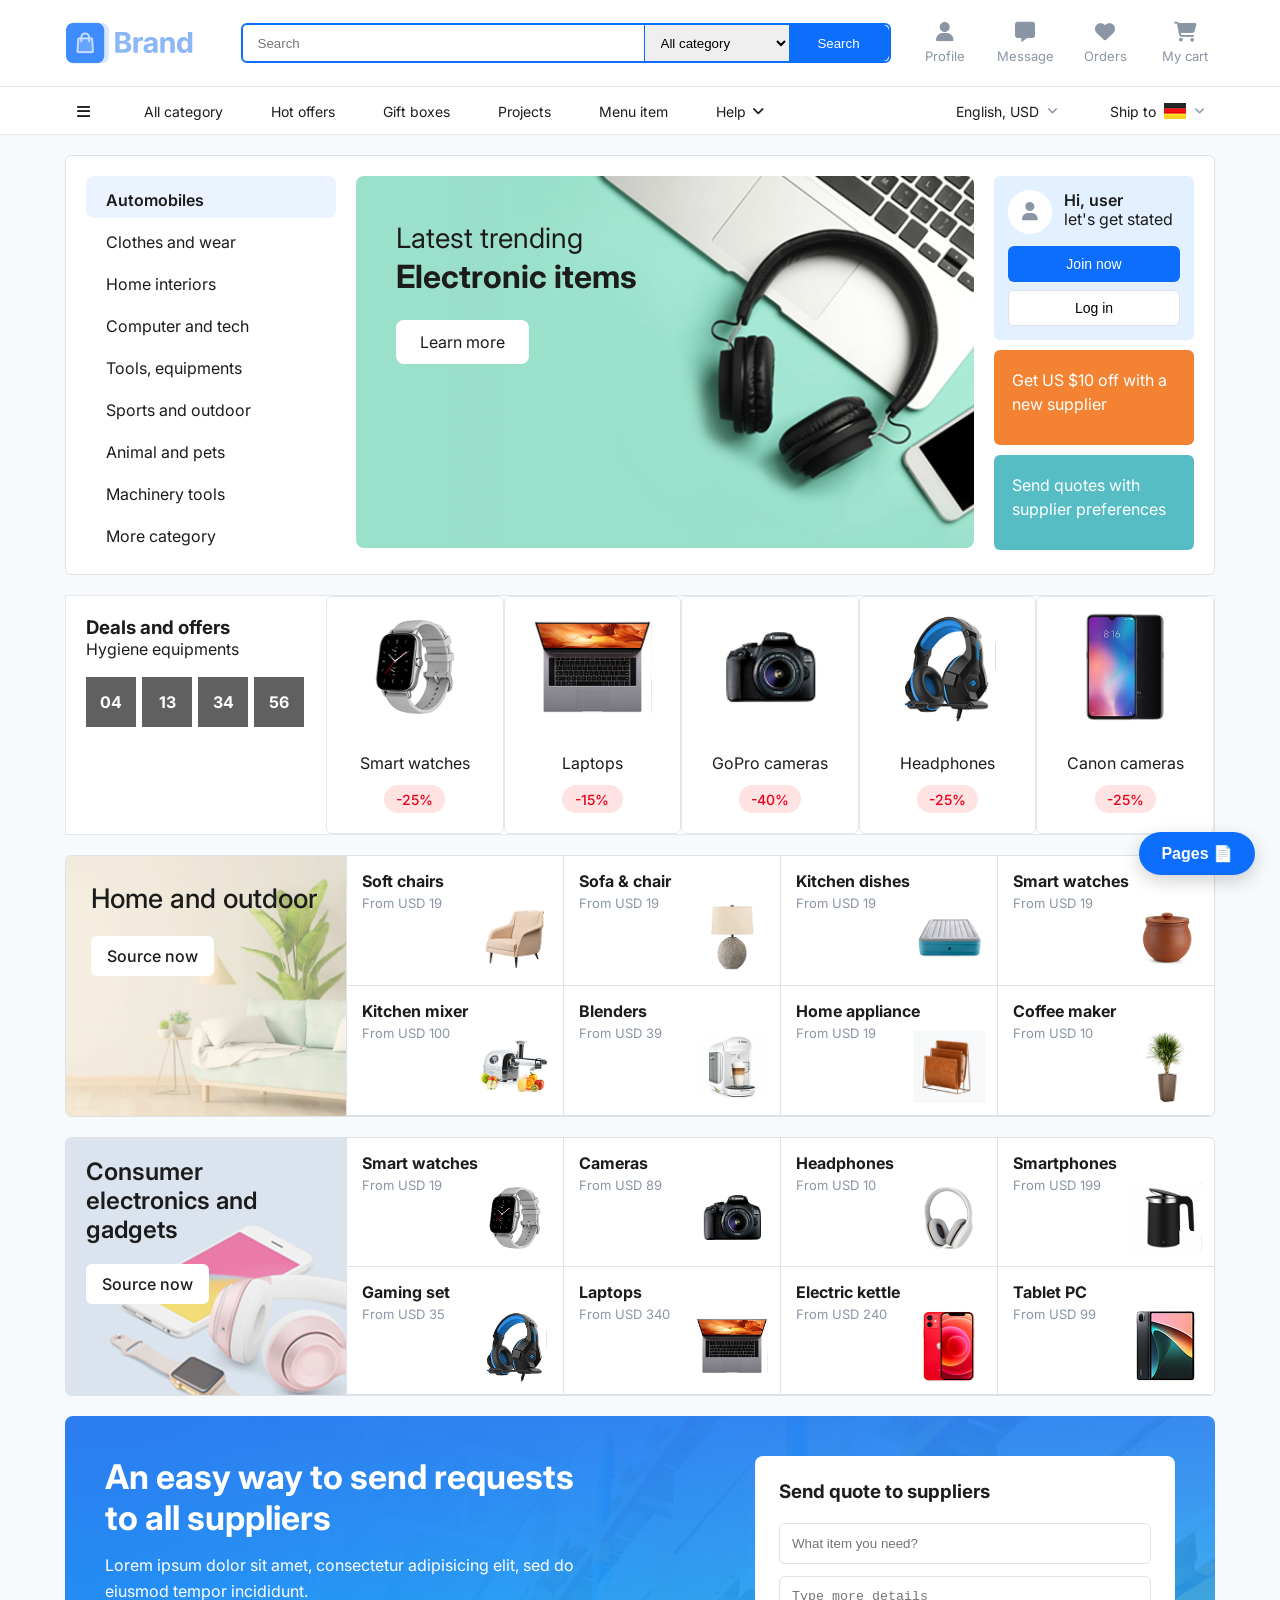
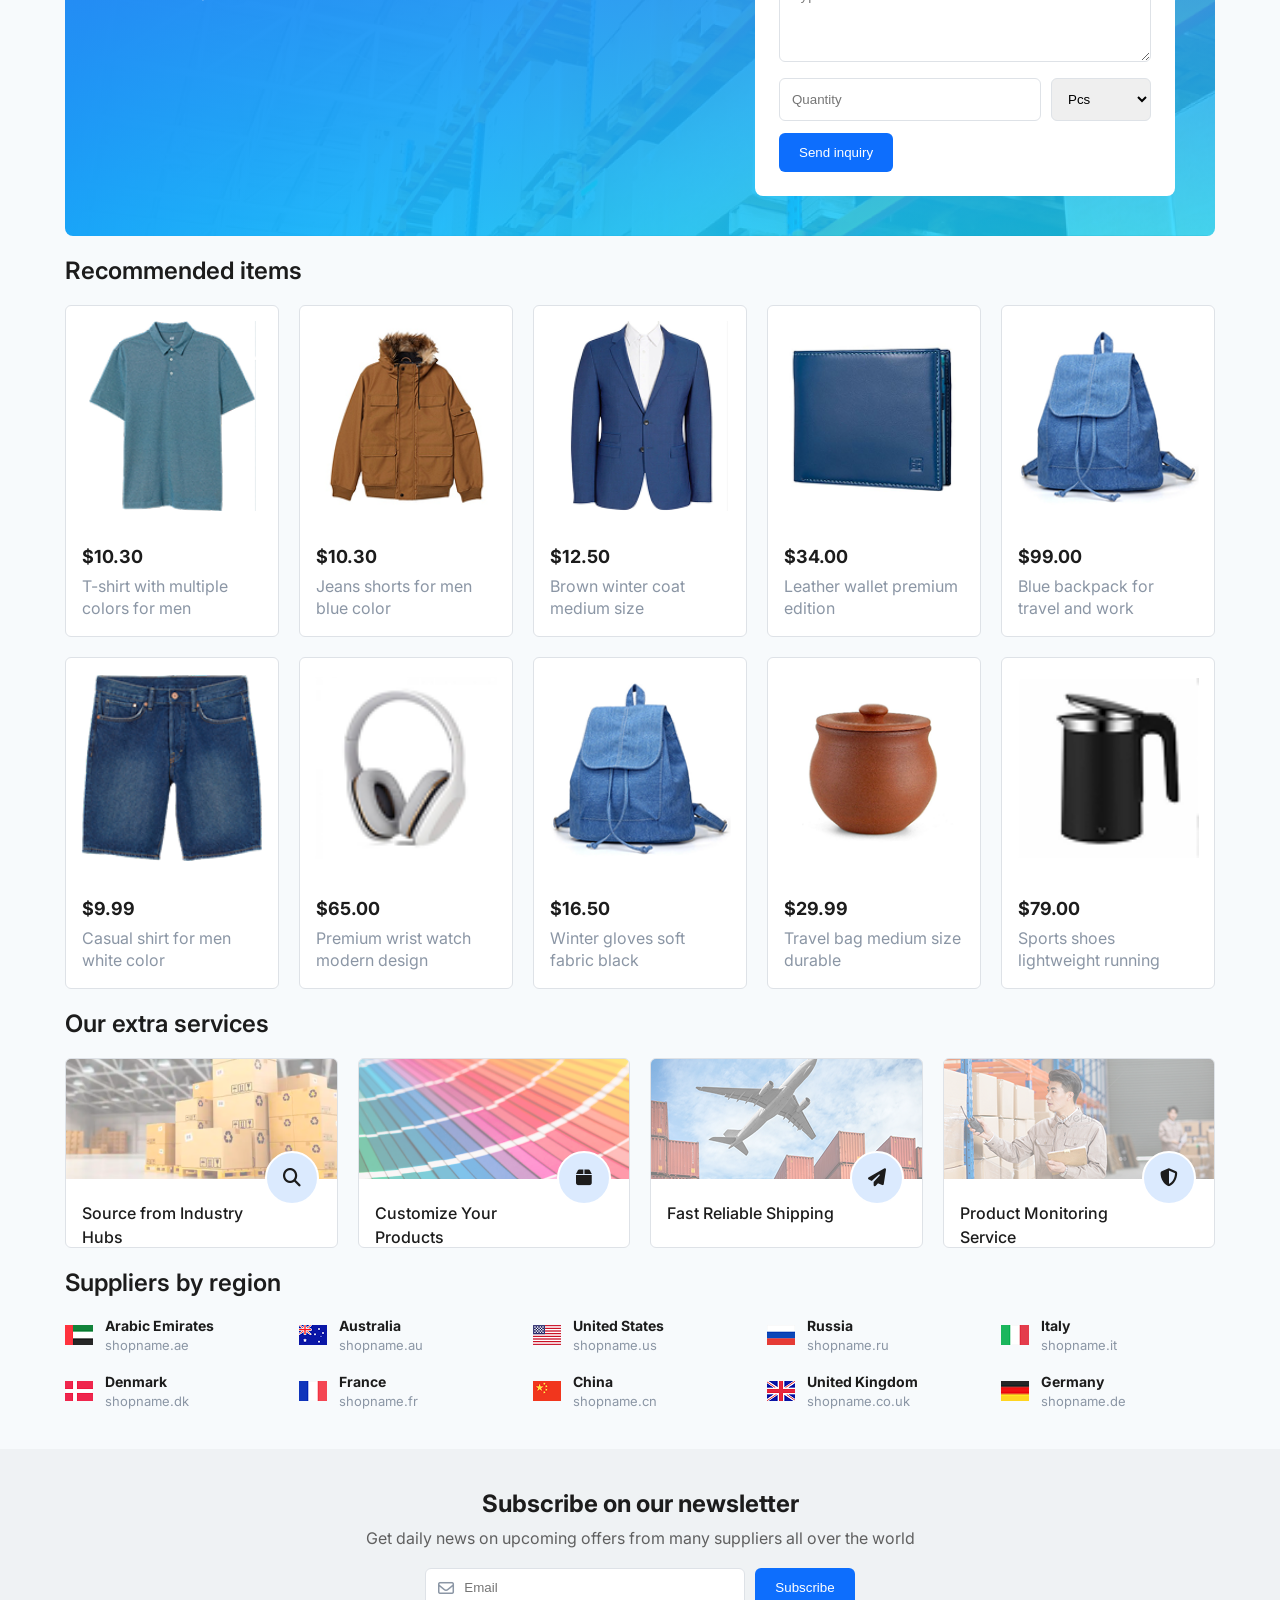
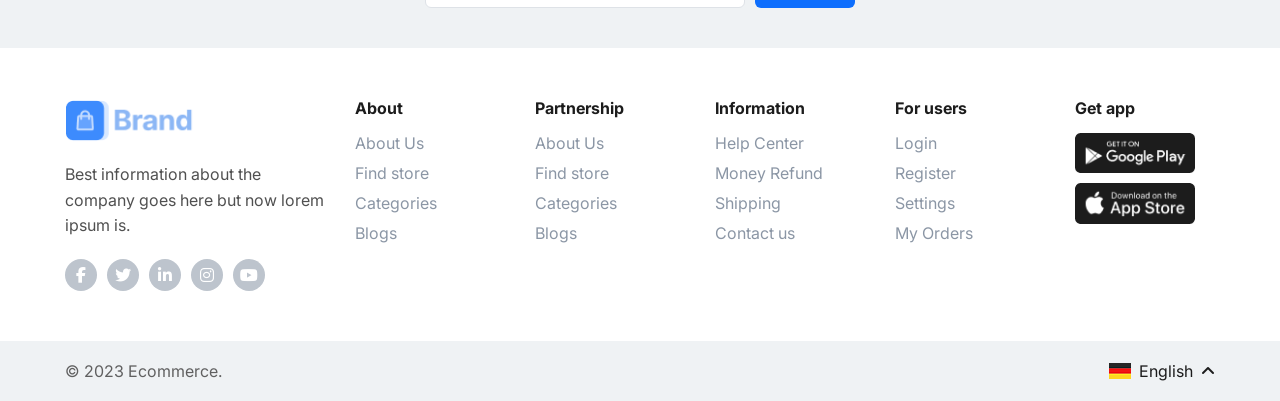
==== commit 0775600c: "Add files via upload" ====
--- a/index.html
+++ b/index.html
@@ -3,7 +3,7 @@
 
 <head>
 <meta charset="UTF-8">
-<meta name="viewport" content="width=device-width, initial-scale=1.0">
+
 
 <title>Brand - Home</title>
 <link rel="stylesheet" href="css/styles.css">
--- a/css/styles.css
+++ b/css/styles.css
@@ -1,21 +1,32 @@
 /* ========================== GLOBAL STYLES========================== */
-
 *{
     margin:0;
     padding:0;
     box-sizing:border-box;
 }
+
+html{
+    overflow-x:hidden;
+}
+
+body{
+    overflow-x:hidden;
+}
+
+*{
+    margin:0;
+    padding:0;
+    box-sizing:border-box;
+}
 body{
     font-family:'Inter',sans-serif;
     background:#F7FAFC;
     color:#1c1c1c;
 }
-
 img{
     max-width:100%;
-    display:block;
-}
-
+    height:auto;
+}
 a{
     text-decoration:none;
     color:inherit;
@@ -30,12 +41,17 @@
     border:none;
 }
 .container{
-    width:100%;
     max-width:1180px;
-    margin:0 auto;
-    padding:0;
-}
-
+    width:100%;
+    margin:auto;
+    padding:0 15px;
+    box-sizing:border-box;
+}
+*,
+*::before,
+*::after{
+    box-sizing:border-box;
+}
 /* ========================== HEADER ========================== */
 
 .header{
@@ -2875,31 +2891,6 @@
   height: 14px;
 }
 
-@media(max-width:768px){
-
-    .menu-toggle{
-        display:block;
-        background:none;
-        border:none;
-        font-size:22px;
-    }
-
-    .mobile-menu{
-        position:fixed;
-        top:0;
-        left:-280px;
-        width:280px;
-        height:100%;
-        background:#fff;
-        z-index:999;
-        transition:.3s;
-        box-shadow:0 0 15px rgba(0,0,0,.15);
-    }
-
-    .mobile-menu.active{
-        left:0;
-    }
-}
 /* =========================
    TABLET (1024px and below)
 ========================= */
@@ -2944,94 +2935,6 @@
     }
 }
 
-/* =========================
-   MOBILE (768px and below)
-========================= */
-@media (max-width:768px){
-
-    .container{
-        width:100%;
-        padding:0 12px;
-    }
-
-    /* HEADER */
-    .header-middle{
-        flex-direction:column;
-        gap:12px;
-    }
-
-    .search-container{
-        width:100%;
-    }
-
-    /* PRODUCT PAGE */
-    .product-layout{
-        flex-direction:column;
-    }
-
-    .product-gallery{
-        width:100%;
-    }
-
-    .product-details{
-        width:100%;
-    }
-
-    .seller-card{
-        width:100%;
-    }
-
-    /* CART */
-    .cart-item{
-        grid-template-columns:60px 1fr;
-        gap:12px;
-    }
-
-    .item-price-col{
-        grid-column:2;
-        align-items:flex-start;
-        margin-top:10px;
-    }
-
-    .cart-card-footer{
-        flex-direction:column;
-        align-items:flex-start;
-        gap:12px;
-    }
-
-    /* SAVED */
-    .saved-grid{
-        grid-template-columns:1fr;
-    }
-
-    /* DESCRIPTION */
-    .tabs{
-        overflow-x:auto;
-        white-space:nowrap;
-    }
-
-    .spec-table{
-        display:block;
-        overflow-x:auto;
-    }
-
-    /* RELATED */
-    .related-grid{
-        grid-template-columns:repeat(2,1fr);
-    }
-
-    /* FOOTER */
-    .footer-content{
-        grid-template-columns:1fr;
-        text-align:center;
-    }
-
-    .trust-strip{
-        flex-direction:column;
-        align-items:flex-start;
-        gap:20px;
-    }
-}
 
 /* =========================
    SMALL MOBILE (480px)
@@ -3065,6 +2968,508 @@
         flex-wrap:wrap;
     }
 }
+
+
+@media (max-width:768px){
+
+.header-top{
+    display:flex;
+    flex-direction:column;
+    align-items:center;
+    gap:15px;
+}
+
+.logo img{
+    width:150px;
+}
+
+.search-box{
+    width:100%;
+    display:flex;
+    flex-wrap:wrap;
+    gap:8px;
+}
+
+.search-box input{
+    flex:1;
+    min-width:180px;
+}
+
+.search-box select{
+    width:140px;
+}
+
+.search-box button{
+    width:100%;
+}
+
+.header-icons{
+    width:100%;
+    justify-content:space-around;
+}
+}
+@media(max-width:768px){
+
+.nav-wrapper{
+    flex-direction:column;
+    gap:10px;
+}
+
+.nav-left{
+    width:100%;
+    overflow-x:auto;
+    white-space:nowrap;
+}
+
+.nav-right{
+    width:100%;
+    justify-content:space-between;
+}
+}
+@media(max-width:768px){
+
+.hero-section{
+    display:flex;
+    flex-direction:column;
+}
+
+.hero-categories{
+    width:100%;
+}
+
+.hero-banner{
+    width:100%;
+    min-height:260px;
+}
+
+.hero-sidebar{
+    width:100%;
+}
+}
+@media(max-width:768px){
+
+.category-showcase{
+    display:flex;
+    flex-direction:column;
+}
+
+.showcase-banner{
+    width:100%;
+}
+
+.showcase-products{
+    display:grid;
+    grid-template-columns:repeat(2,1fr);
+}
+}
+@media(max-width:768px){
+
+.electronics-showcase{
+    display:flex;
+    flex-direction:column;
+}
+}
+@media(max-width:768px){
+
+.supplier-banner{
+    flex-direction:column;
+}
+
+.supplier-left,
+.supplier-form{
+    width:100%;
+}
+}
+@media(max-width:768px){
+
+.recommended-grid{
+    display:grid;
+    grid-template-columns:repeat(2,1fr);
+}
+}
+@media(max-width:768px){
+
+.services-grid{
+    grid-template-columns:repeat(2,1fr);
+}
+}
+
+@media(max-width:480px){
+
+.services-grid{
+    grid-template-columns:1fr;
+}
+}
+@media(max-width:768px){
+
+.suppliers-grid{
+    grid-template-columns:repeat(2,1fr);
+}
+}
+
+@media(max-width:480px){
+
+.suppliers-grid{
+    grid-template-columns:1fr;
+}
+}
+@media(max-width:768px){
+
+.newsletter-form{
+    flex-direction:column;
+}
+
+.newsletter-input{
+    width:100%;
+}
+
+.newsletter button{
+    width:100%;
+}
+}
+@media(max-width:768px){
+
+.footer-grid{
+    display:grid;
+    grid-template-columns:1fr 1fr;
+    gap:20px;
+}
+
+.footer-bottom-wrapper{
+    flex-direction:column;
+    gap:10px;
+}
+}
+
+@media(max-width:480px){
+
+.footer-grid{
+    grid-template-columns:1fr;
+    text-align:center;
+}
+}
+
+
+
+
+
+@media (max-width:768px){
+
+.header-top{
+    flex-direction:column;
+    gap:15px;
+    align-items:center;
+}
+
+.logo img{
+    width:150px;
+}
+
+.search-box{
+    width:100%;
+    flex-wrap:wrap;
+}
+
+.search-box input{
+    width:100%;
+}
+
+.search-box select,
+.search-box button{
+    width:100%;
+}
+
+.header-icons{
+    width:100%;
+    justify-content:space-around;
+}
+
+}
+@media (max-width:768px){
+
+.nav-wrapper{
+    flex-direction:column;
+    align-items:flex-start;
+    gap:10px;
+}
+
+.nav-left{
+    width:100%;
+    overflow-x:auto;
+    white-space:nowrap;
+}
+
+.nav-right{
+    width:100%;
+    justify-content:space-between;
+}
+
+}
+@media(max-width:768px){
+
+.breadcrumb{
+    flex-wrap:wrap;
+    gap:6px;
+    font-size:13px;
+}
+
+}
+@media(max-width:768px){
+
+.listing-page{
+    flex-direction:column;
+}
+
+.filters-sidebar{
+    width:100%;
+}
+
+.listing-content{
+    width:100%;
+}
+
+}
+@media(max-width:768px){
+
+.listing-topbar{
+    flex-direction:column;
+    align-items:flex-start;
+    gap:12px;
+}
+
+.topbar-right{
+    width:100%;
+    flex-wrap:wrap;
+    gap:10px;
+}
+
+}
+@media(max-width:768px){
+
+.list-product-card{
+    flex-direction:column;
+    align-items:center;
+    text-align:center;
+}
+
+.product-image{
+    width:100%;
+}
+
+.product-image img{
+    width:180px;
+}
+
+.product-info{
+    width:100%;
+}
+
+.wishlist-btn{
+    align-self:flex-end;
+}
+
+}
+@media(max-width:768px){
+
+.rating-row{
+    flex-wrap:wrap;
+    justify-content:center;
+    gap:8px;
+}
+
+}
+@media(max-width:768px){
+
+.pagination-wrap{
+    flex-direction:column;
+    gap:15px;
+}
+
+}
+@media(max-width:768px){
+
+.newsletter-form{
+    flex-direction:column;
+}
+
+.newsletter-input{
+    width:100%;
+}
+
+.newsletter button{
+    width:100%;
+}
+
+}
+@media(max-width:768px){
+
+.footer-grid{
+    grid-template-columns:1fr;
+    text-align:center;
+}
+
+.footer-brand{
+    margin:auto;
+}
+
+.social-icons{
+    justify-content:center;
+}
+
+.footer-bottom-wrapper{
+    flex-direction:column;
+    gap:10px;
+}
+
+}
+
+
+
+
+
+
+@media (max-width:768px){
+
+.listing-page{
+    display:flex;
+    flex-direction:column;
+    gap:20px;
+}
+
+.filters-sidebar{
+    width:100%;
+}
+
+.listing-content{
+    width:100%;
+}
+
+}
+@media (max-width:768px){
+
+.listing-topbar{
+    display:flex;
+    flex-direction:column;
+    align-items:flex-start;
+    gap:15px;
+}
+
+.topbar-right{
+    display:flex;
+    flex-wrap:wrap;
+    gap:10px;
+    width:100%;
+}
+
+}
+@media (max-width:768px){
+
+.active-filters-container{
+    display:flex;
+    flex-wrap:wrap;
+    gap:8px;
+}
+
+.clear-all-btn{
+    width:100%;
+}
+
+}
+@media (max-width:768px){
+
+.grid-products{
+    display:grid;
+    grid-template-columns:repeat(2,1fr);
+    gap:15px;
+}
+
+}
+@media (max-width:480px){
+
+.grid-products{
+    grid-template-columns:1fr;
+}
+
+}
+@media (max-width:768px){
+
+.grid-card{
+    width:100%;
+}
+
+.grid-img img{
+    width:100%;
+    height:auto;
+    object-fit:contain;
+}
+
+}
+.grid-img{
+    display:flex;
+    justify-content:center;
+    align-items:center;
+}
+
+.grid-img img{
+    max-width:100%;
+}
+@media (max-width:768px){
+
+.pagination-wrap{
+    display:flex;
+    flex-direction:column;
+    gap:15px;
+    align-items:center;
+}
+
+}
+@media (max-width:768px){
+
+.breadcrumb{
+    display:flex;
+    flex-wrap:wrap;
+    gap:6px;
+}
+
+}
+@media (max-width:768px){
+
+.newsletter-form{
+    display:flex;
+    flex-direction:column;
+    gap:10px;
+}
+
+.newsletter-input,
+.newsletter button{
+    width:100%;
+}
+
+}
+@media (max-width:768px){
+
+.footer-grid{
+    display:grid;
+    grid-template-columns:1fr;
+    gap:25px;
+}
+
+.footer-bottom-wrapper{
+    display:flex;
+    flex-direction:column;
+    gap:10px;
+    text-align:center;
+}
+
+}
+
+
+
+
+
+
+
+
 
 
 .close-btn{
